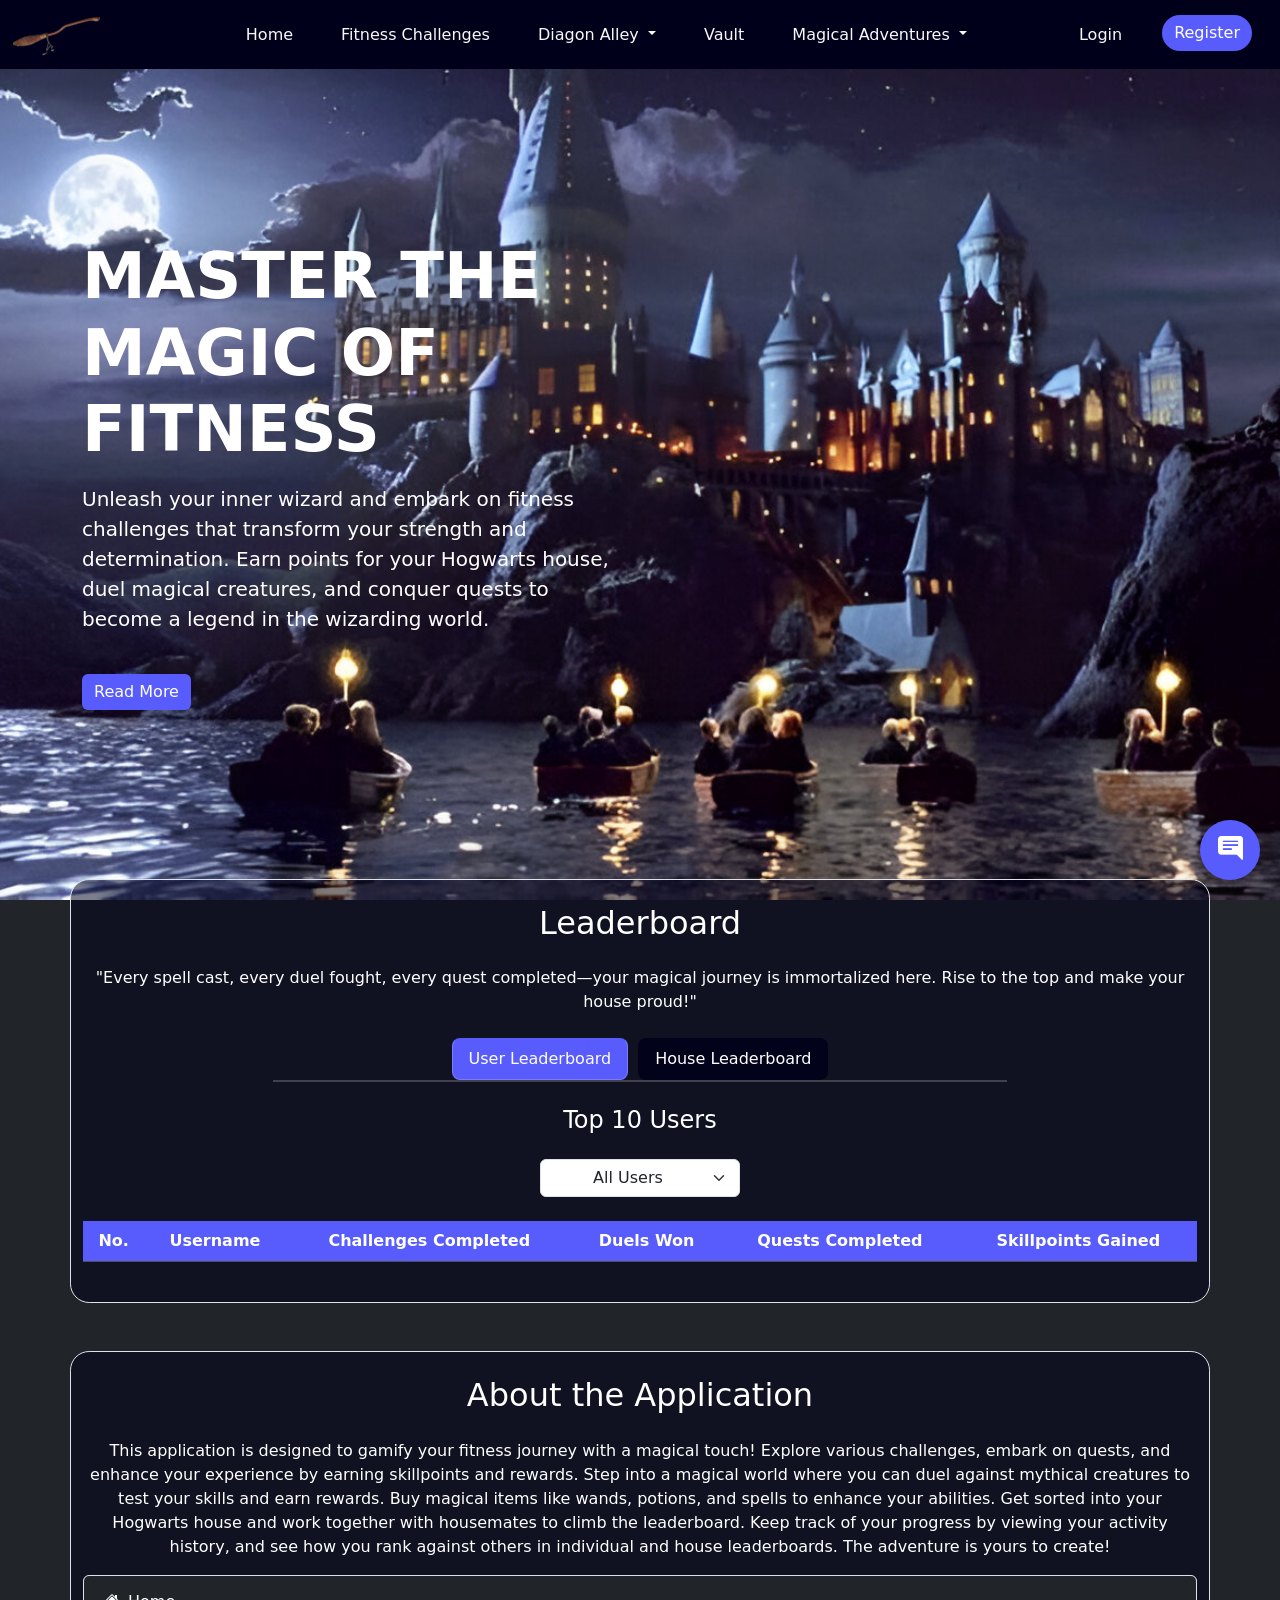
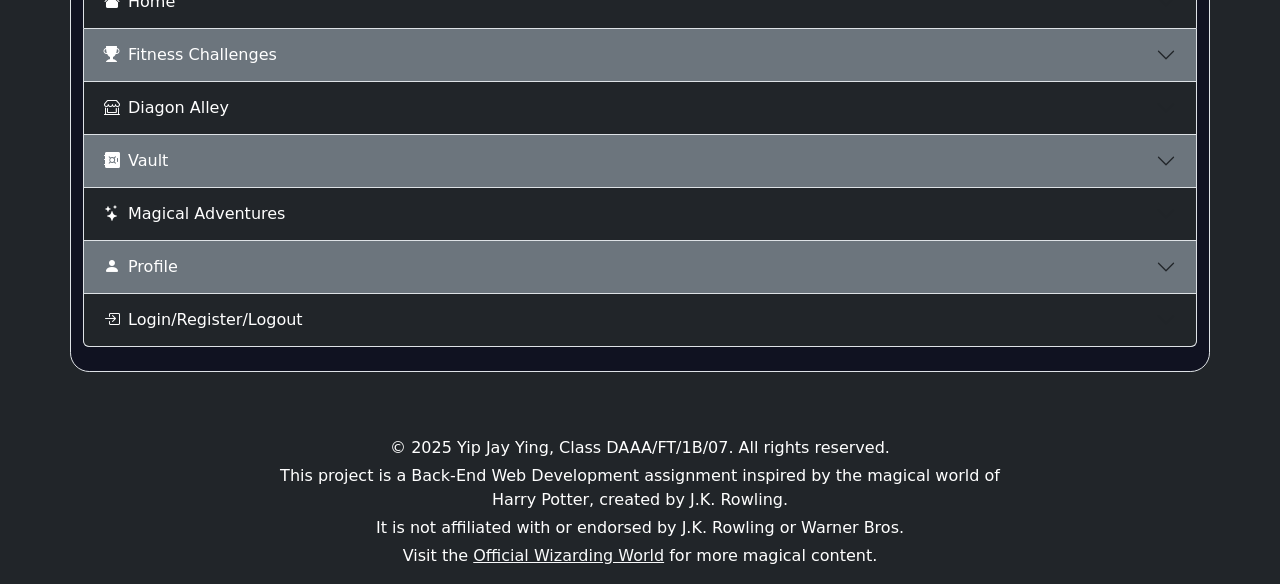
==== public/index.html @ 0464db9b "feat(leaderboard): make leaderboard section dynamic by updating `leaderboard.js` to populate data fe" ====
<!DOCTYPE html>
<html lang="en">
<head>
  <meta charset="UTF-8">
  <meta name="viewport" content="width=device-width, initial-scale=1.0">
  <title>Home</title>
  <!-- Bootstrap CSS -->
  <link href="https://cdn.jsdelivr.net/npm/bootstrap@5.3.3/dist/css/bootstrap.min.css" rel="stylesheet">
  <link href="https://cdn.jsdelivr.net/npm/bootstrap-icons/font/bootstrap-icons.css" rel="stylesheet">
  <link href="css/color.css" rel="stylesheet">
  <link href="css/style.css" rel="stylesheet">
  <link rel="icon" href="./images/harry-potter-glasses-icon.png">
</head>
<body class="bg-dark text-white">

  <!-- Navbar -->
  <nav class="navbar navbar-expand-lg navbar-light" style="background-color: rgba(0,0,27,255);">
    <div class="container-fluid">
        <!-- Navbar Brand with Custom Logo -->
        <a class="navbar-brand" href="index.html">
            <img src="images/broomstick-logo.png" alt="Logo" class="d-inline-block align-text-top" style="height: 40px;">
        </a>
        <button class="navbar-toggler" type="button" data-bs-toggle="collapse" data-bs-target="#navbarNav" aria-controls="navbarNav" aria-expanded="false" aria-label="Toggle navigation">
          <span class="navbar-toggler-icon" style="background-image: url('data:image/svg+xml;charset=utf8,%3Csvg xmlns%3D%22http://www.w3.org/2000/svg%22 viewBox%3D%220 0 30 30%22%3E%3Cpath stroke%3D%22rgba%28255, 255, 255, 1%29%22 stroke-width%3D%222%22 d%3D%22M4 7h22M4 15h22M4 23h22%22/%3E%3C/svg%3E');"></span>
        </button>           
        <div class="collapse navbar-collapse" id="navbarNav">
            <ul class="navbar-nav ms-auto">
                <li class="nav-item mx-3">
                    <a class="nav-link text-light" href="index.html">Home</a>
                </li>
                <li class="nav-item mx-3">
                    <a class="nav-link text-light" href="challenges.html">Fitness Challenges</a>
                </li>
                <!-- Diagon Alley Dropdown -->
                <li class="nav-item dropdown mx-3">
                    <a class="nav-link dropdown-toggle text-light" href="#" id="diagonAlleyDropdown" role="button" data-bs-toggle="dropdown" aria-expanded="false">
                        Diagon Alley
                    </a>
                    <ul class="dropdown-menu bg-light">
                        <li><a class="dropdown-item text-dark" href="wandShop.html">Wand Shop</a></li>
                        <li><a class="dropdown-item text-dark" href="potionShop.html">Potion Shop</a></li>
                        <li><a class="dropdown-item text-dark" href="spellShop.html">Spell Shop</a></li>
                    </ul>
                </li>
                <li class="nav-item mx-3">
                    <a class="nav-link text-light" href="vault.html">Vault</a>
                </li>
                <!-- Magical Adventures Dropdown -->
                <li class="nav-item dropdown mx-3">
                    <a class="nav-link dropdown-toggle text-light" href="#" id="magicalAdventuresDropdown" role="button" data-bs-toggle="dropdown" aria-expanded="false">
                        Magical Adventures
                    </a>
                    <ul class="dropdown-menu bg-light">
                        <li><a class="dropdown-item text-dark" href="duel.html">Duelling Club</a></li>
                        <li><a class="dropdown-item text-dark" href="quests.html">Quests</a></li>
                    </ul>
                </li>
                <li class="nav-item mx-3">
                    <a id="profileButton" class="nav-link text-light d-none" href="profile.html">Profile</a>
                </li>
                <li class="nav-item mx-3">
                    <a id="logoutButton" class="nav-link text-light d-none" href="index.html">Logout</a>
                </li>
                <li class="nav-item mx-3">
                    <a id="loginButton" class="nav-link text-light" href="login.html">Login</a>
                </li>
                <li class="nav-item mx-3">
                    <a id="registerButton" class="btn btn-primary rounded-pill" href="register.html">Register</a>
                </li>
            </ul>
        </div>
    </div>
  </nav>

<!-- Parent Wrapper with Background -->
<div style="min-height: 100vh;">
  
  <!-- Hero Section -->
  <div class="hero d-flex align-items-center" style="min-height: 90vh;">
    <div class="container">
      <div class="row">
        <div class="col-lg-6">
          <h1 class="display-3 fw-bold text-white">MASTER THE MAGIC OF FITNESS</h1>
          <p class="lead text-white mt-3">
            Unleash your inner wizard and embark on fitness challenges that transform your strength and determination. Earn points for your Hogwarts house, duel magical creatures, and conquer quests to become a legend in the wizarding world.
          </p>
          <a href="#leaderboardSection" class="btn btn-primary mt-4">Read More</a>
        </div>
      </div>
    </div>
  </div>

<!-- Leaderboard Section -->
<div id="leaderboardSection" class="container py-4 mb-5 border" style="background-color: rgba(0,0,27,0.5); border-radius: 1.2rem;">
  <h2 class="text-center text-white mb-4">Leaderboard</h2>
  <p class="text-center text-white mb-4">
    "Every spell cast, every duel fought, every quest completed—your magical journey is immortalized here. 
    Rise to the top and make your house proud!"
  </p>
  
  <!-- Tabs -->
  <div class="row justify-content-center mb-4">
    <div class="col-12 col-md-8">
      <ul class="nav nav-tabs custom-tabs" id="leaderboardTabs" role="tablist">
        <li class="nav-item" role="presentation">
          <button class="nav-link active hover-opacity" id="user-leaderboard-tab" data-bs-toggle="tab" data-bs-target="#user-leaderboard" type="button" role="tab" aria-controls="user-leaderboard" aria-selected="true">User Leaderboard</button>
        </li>
        <li class="nav-item" role="presentation">
          <button class="nav-link hover-opacity" id="house-leaderboard-tab" data-bs-toggle="tab" data-bs-target="#house-leaderboard" type="button" role="tab" aria-controls="house-leaderboard" aria-selected="false">House Leaderboard</button>
        </li>
      </ul>
    </div>
  </div>

  <div class="tab-content" id="leaderboardTabsContent">
    <!-- User Leaderboard -->
    <div class="tab-pane fade show active" id="user-leaderboard" role="tabpanel" aria-labelledby="user-leaderboard-tab">
      <h4 class="text-center text-white mb-4">Top 10 Users</h4>
      <div class="row justify-content-center mb-4">
        <div class="col-12 col-sm-4 mx-auto">
          <select class="filter form-select form-select text-center" id="houseFilter" aria-label="Filter by House" style="text-align-last: center; max-width: 200px; margin: auto;">
            <option selected value="all">All Users</option>
            <option value="1">Gryffindor</option>
            <option value="2">Hufflepuff</option>
            <option value="3">Ravenclaw</option>
            <option value="4">Slytherin</option>
          </select>
        </div>        
      </div>
      <div class="table-responsive">
        <table class="table table-dark table-striped table-hover text-center align-middle">
          <thead>
            <tr>
              <th class="custom-header" scope="col">No.</th>
              <th class="custom-header" scope="col">Username</th>
              <th class="custom-header" scope="col">Challenges Completed</th>
              <th class="custom-header" scope="col">Duels Won</th>
              <th class="custom-header" scope="col">Quests Completed</th>
              <th class="custom-header" scope="col">Skillpoints Gained</th>
            </tr>
          </thead>
          <tbody>
            <!-- JavaScript will dynamically populate rows here -->
          </tbody>
        </table>
      </div>
    </div>

    <!-- House Leaderboard -->
    <div class="tab-pane fade" id="house-leaderboard" role="tabpanel" aria-labelledby="house-leaderboard-tab">
      <h4 class="text-center text-white mb-4">Top Houses</h4>
      <div class="table-responsive">
        <table class="table table-dark table-striped table-hover text-center align-middle">
          <thead>
            <tr>
              <th class="custom-header" scope="col">No.</th>
              <th class="custom-header" scope="col">House</th>
              <th class="custom-header" scope="col">Skillpoints Gained</th>
            </tr>
          </thead>
          <tbody>
            <!-- JavaScript will dynamically populate rows here -->
          </tbody>
        </table>
      </div>
    </div>
  </div>
</div>

  <!-- About the Application Section -->
  <div class="container py-4 mb-5 mt-4 border" style="background-color: rgba(0,0,27,0.5); border-radius: 1.2rem;">
    <h2 class="text-center text-white mb-4">About the Application</h2>
      <div class="text-center mt-3">
        <p class="text-white">
          This application is designed to gamify your fitness journey with a magical touch! Explore various challenges, embark on quests, and enhance your experience by earning skillpoints and rewards. Step into a magical world where you can duel against mythical creatures to test your skills and earn rewards. Buy magical items like wands, potions, and spells to enhance your abilities. Get sorted into your Hogwarts house and work together with housemates to climb the leaderboard. Keep track of your progress by viewing your activity history, and see how you rank against others in individual and house leaderboards. The adventure is yours to create!
        </p>
      </div>
    <div class="accordion" id="aboutAppAccordion">
      <!-- Home -->
      <div class="accordion-item">
        <h2 class="accordion-header" id="homeHeading">
          <button class="accordion-button collapsed text-white bg-dark" type="button" data-bs-toggle="collapse" data-bs-target="#homeContent" aria-expanded="false" aria-controls="homeContent">
            <i class="bi bi-house-fill me-2"></i> Home
          </button>
        </h2>
        <div id="homeContent" class="accordion-collapse collapse" aria-labelledby="homeHeading" data-bs-parent="#aboutAppAccordion">
          <div class="accordion-body text-white" style="background-color: rgba(0, 0, 27, 0.9);">
            <strong>Home:</strong> Return to the main page to explore what the application offers. You can also check out the leaderboard to see how users and houses are ranking!
          </div>
        </div>        
      </div>

      <!-- Fitness Challenges -->
      <div class="accordion-item">
        <h2 class="accordion-header" id="challengesHeading">
          <button class="accordion-button collapsed text-white bg-secondary" type="button" data-bs-toggle="collapse" data-bs-target="#challengesContent" aria-expanded="false" aria-controls="challengesContent">
            <i class="bi bi-trophy-fill me-2"></i> Fitness Challenges
          </button>
        </h2>
        <div id="challengesContent" class="accordion-collapse collapse" aria-labelledby="challengesHeading" data-bs-parent="#aboutAppAccordion">
          <div class="accordion-body text-white" style="background-color: rgba(0, 0, 27, 0.9);">
            <strong>Fitness Challenges:</strong> Participate in exciting fitness challenges to earn skillpoints and improve your fitness journey.
          </div>
        </div>
      </div>

      <!-- Diagon Alley -->
      <div class="accordion-item">
        <h2 class="accordion-header" id="diagonAlleyHeading">
          <button class="accordion-button collapsed text-white bg-dark" type="button" data-bs-toggle="collapse" data-bs-target="#diagonAlleyContent" aria-expanded="false" aria-controls="diagonAlleyContent">
            <i class="bi bi-shop-window me-2"></i> Diagon Alley
          </button>
        </h2>
        <div id="diagonAlleyContent" class="accordion-collapse collapse" aria-labelledby="diagonAlleyHeading" data-bs-parent="#aboutAppAccordion">
          <div class="accordion-body text-white" style="background-color: rgba(0, 0, 27, 0.9);">
            <strong>Diagon Alley:</strong> Buy magical items to aid in your adventures.
            <ul>
              <li><strong>Wand Shop:</strong> Purchase wands to boost your dueling abilities.</li>
              <li><strong>Potion Shop:</strong> Stock up on potions to restore health and enhance abilities.</li>
              <li><strong>Spell Shop:</strong> Learn spells to gain an edge in quests and duels.</li>
            </ul>
          </div>
        </div>
      </div>

      <!-- Vault -->
      <div class="accordion-item">
        <h2 class="accordion-header" id="vaultHeading">
          <button class="accordion-button collapsed text-white bg-secondary" type="button" data-bs-toggle="collapse" data-bs-target="#vaultContent" aria-expanded="false" aria-controls="vaultContent">
            <i class="bi bi-safe-fill me-2"></i> Vault
          </button>
        </h2>
        <div id="vaultContent" class="accordion-collapse collapse" aria-labelledby="vaultHeading" data-bs-parent="#aboutAppAccordion">
          <div class="accordion-body text-white" style="background-color: rgba(0, 0, 27, 0.9);">
            <strong>Vault:</strong> View and manage the items you've purchased, including wands, potions, and spells.
          </div>
        </div>
      </div>

      <!-- Magical Adventures -->
      <div class="accordion-item">
        <h2 class="accordion-header" id="adventuresHeading">
          <button class="accordion-button collapsed text-white bg-dark" type="button" data-bs-toggle="collapse" data-bs-target="#adventuresContent" aria-expanded="false" aria-controls="adventuresContent">
            <i class="bi bi-stars me-2"></i> Magical Adventures
          </button>
        </h2>
        <div id="adventuresContent" class="accordion-collapse collapse" aria-labelledby="adventuresHeading" data-bs-parent="#aboutAppAccordion">
          <div class="accordion-body text-white" style="background-color: rgba(0, 0, 27, 0.9);">
            <strong>Magical Adventures:</strong> Embark on thrilling adventures.
            <ul>
              <li><strong>Duelling Club:</strong> Test your skills in duels against magical creatures.</li>
              <li><strong>Quests:</strong> Take on challenging quests to earn rewards and level up your fitness journey.</li>
            </ul>
          </div>
        </div>
      </div>

      <!-- Profile -->
      <div class="accordion-item">
        <h2 class="accordion-header" id="profileHeading">
          <button class="accordion-button collapsed text-white bg-secondary" type="button" data-bs-toggle="collapse" data-bs-target="#profileContent" aria-expanded="false" aria-controls="profileContent">
            <i class="bi bi-person-fill me-2"></i> Profile
          </button>
        </h2>
        <div id="profileContent" class="accordion-collapse collapse" aria-labelledby="profileHeading" data-bs-parent="#aboutAppAccordion">
          <div class="accordion-body text-white" style="background-color: rgba(0, 0, 27, 0.9);">
            <strong>Profile:</strong> View your personal information, edit your username, check your Hogwarts house (or choose one if you haven't been sorted yet), and review your activity history.
          </div>
        </div>
      </div>

      <!-- Login/Register -->
      <div class="accordion-item">
        <h2 class="accordion-header" id="authHeading">
          <button class="accordion-button collapsed text-white bg-dark" type="button" data-bs-toggle="collapse" data-bs-target="#authContent" aria-expanded="false" aria-controls="authContent">
            <i class="bi bi-box-arrow-in-right me-2"></i> Login/Register/Logout
          </button>
        </h2>
        <div id="authContent" class="accordion-collapse collapse" aria-labelledby="authHeading" data-bs-parent="#aboutAppAccordion">
          <div class="accordion-body text-white" style="background-color: rgba(0, 0, 27, 0.9);">
            <strong>Login/Register/Logout:</strong> Access your account or create a new one to start your magical journey. Once logged in, you can easily log out to secure your account when you're done exploring.
          </div>
        </div>        
      </div>
    </div>
  </div>  
  
  <!-- Floating Review Icon -->
  <div class="floating-review" data-bs-toggle="tooltip" data-bs-placement="top" title="Rate your experience: Leave a Review!" onclick="window.location.href='owlPost.html'" style="background-color: rgb(88,92,252);">
    <i class="bi bi-chat-right-text-fill" style="font-size: 25px;"></i>
  </div>

  <!-- Footer -->
  <footer class="text-center py-3 bg-dark text-white">
    <div class="container">
      <div class="row">
        <!-- Footer Content -->
        <div class="col-12 col-md-8 mx-auto">
          <p class="mb-1">© 2025 Yip Jay Ying, Class DAAA/FT/1B/07. All rights reserved.</p>
          <p class="mb-1">This project is a Back-End Web Development assignment inspired by the magical world of Harry Potter, created by J.K. Rowling.</p>
          <p class="mb-1">It is not affiliated with or endorsed by J.K. Rowling or Warner Bros.</p>
          <p class="mb-0">
            Visit the 
            <a href="https://www.wizardingworld.com/" target="_blank" class="text-light">Official Wizarding World</a> 
            for more magical content.
          </p>
        </div>
      </div>
    </div>
  </footer>

  <!-- Bootstrap JS -->
  <script src="https://cdn.jsdelivr.net/npm/bootstrap@5.3.3/dist/js/bootstrap.bundle.min.js"></script>
  <script src="js/queryCmds.js" type="text/javascript"></script>
  <script src="js/getCurrentURL.js" type="text/javascript"></script>
  <script src="js/userNavbarToggle.js" type="text/javascript"></script>
  <script src="js/leaderboard.js" type="text/javascript"></script>
</body>
</html>
---- public/css/color.css ----
:root {
    /* Define custom CSS variables for colors and styling */
    --custom-color: rgb(88, 92, 252); /* Primary color */
    --custom-color-light: rgb(130, 132, 252); /* Lighter shade for active states */
    --custom-color-darker: rgba(88, 92, 252, 0.8); /* Hover color */
    --custom-bg-color: rgba(0, 0, 27, 0.9); /* Background color */
    --custom-border-color: rgba(255, 255, 255, 0.2); /* Light white border */
    --custom-text-color: white; /* Text color */
    --custom-placeholder-color: rgba(255, 255, 255, 0.6); /* Placeholder text color */
    --custom-card-bg-color: rgba(0, 0, 27, 0.9); /* Card background color */
    --custom-card-hover-shadow: rgba(0, 0, 0, 0.3); /* Shadow for hover effect on cards */
    --custom-filter-option-bg-color: white; /* Background color for dropdown options */
    --custom-filter-option-text-color: black; /* Text color for dropdown options */
}

.btn-primary {
    /* Customize primary button styles */
    --bs-btn-bg: var(--custom-color) !important;
    --bs-btn-active-bg: var(--custom-color-light) !important;
    --bs-btn-hover-bg: var(--custom-color-darker) !important;
    --bs-btn-color: var(--custom-text-color) !important;
}

.custom-card {
    /* Card styles for custom components */
    background-color: var(--custom-card-bg-color) !important;
    color: var(--custom-card-text-color) !important;
}

.custom-card:hover {
    /* Add shadow effect on card hover */
    box-shadow: 0 8px 15px var(--custom-card-hover-shadow) !important;
}

.custom-header {
    /* Header styles with primary background color */
    background-color: var(--custom-color) !important;
}

.custom-tabs {
    /* Custom styling for tabs with a bottom border */
    border-bottom: 2px solid var(--custom-border-color) !important;
}

.custom-tabs .nav-link {
    /* Default tab link styles */
    background-color: var(--custom-bg-color) !important;
    color: var(--custom-text-color) !important;
}

.custom-tabs .nav-link.active {
    /* Active tab link styles */
    background-color: var(--custom-color) !important;
    color: var(--custom-text-color) !important;
    border-color: var(--custom-color) var(--custom-border-color) var(--custom-border-color) !important;
}

.custom-tabs .nav-link:hover {
    /* Hover styles for tab links */
    background-color: var(--custom-color-darker) !important;
    color: var(--custom-text-color) !important;
}

/* Dropdown hover effect */
.dropdown-item:hover {
    color: var(--custom-text-color) !important;
    background-color: var(--custom-filter-option-text-color) !important;
}

.filter:hover {
    /* Hover effect for filter elements */
    background-color: var(--custom-color) !important;
    color: var(--custom-text-color) !important;
}

.filter option {
    /* Dropdown option styles */
    background-color: var(--custom-filter-option-bg-color) !important;
    color: var(--custom-filter-option-text-color) !important;
}

.modal-footer a.text-primary {
    /* Primary text color for links in modal footer */
    color: var(--custom-color) !important;
}

::placeholder {
    /* Placeholder text color */
    color: var(--custom-placeholder-color) !important;
}

/* Gryffindor Button */
.btn-gryffindor {
    background-color: #d82626; /* Gryffindor red */
    color: white; /* Text color */
    border: none; /* Remove border */
}

.btn-gryffindor:hover {
    background-color: #a11c1c; /* Darker red on hover */
}

/* Hufflepuff Button */
.btn-hufflepuff {
    background-color: #f4c430; /* Hufflepuff yellow */
    color: black; /* Text color */
    border: none; /* Remove border */
}

.btn-hufflepuff:hover {
    background-color: #c3a021; /* Darker yellow on hover */
}

/* Ravenclaw Button */
.btn-ravenclaw {
    background-color: #2a4d9b; /* Ravenclaw blue */
    color: white; /* Text color */
    border: none; /* Remove border */
}

.btn-ravenclaw:hover {
    background-color: #1c356a; /* Darker blue on hover */
}

/* Slytherin Button */
.btn-slytherin {
    background-color: #2a623d; /* Slytherin green */
    color: white; /* Text color */
    border: none; /* Remove border */
}

.btn-slytherin:hover {
    background-color: #1b422a; /* Darker green on hover */
}

/* Floating review container */
.floating-review {
    /* Add shadow for floating review containers */
    box-shadow: 0px 4px 8px rgba(0, 0, 0, 0.2);
}

/* Success message styling */
.message-card.alert-success {
    background-color: #d4edda; /* Light green background for success */
    color: #155724; /* Dark green text for contrast */
    border: 1px solid #c3e6cb; /* Green border for emphasis */
}

/* Warning message styling */
.message-card.alert-warning {
    background-color: #fff3cd; /* Light yellow background for warnings */
    color: #856404; /* Dark yellow text for readability */
    border: 1px solid #ffeeba; /* Yellow border for emphasis */
}

/* Danger message styling */
.message-card.alert-danger {
    background-color: #f8d7da; /* Light red background for errors */
    color: #721c24; /* Dark red text for contrast */
    border: 1px solid #f5c6cb; /* Red border for emphasis */
}

/* Placeholder styling for input fields in the review form */
#reviewForm input::placeholder,
#reviewForm textarea::placeholder {
    color: #120000 !important; /* Set placeholder text color to a dark shade */
    opacity: 0.8 !important; /* Ensure placeholder text is semi-transparent */
}
---- public/css/style.css ----
body {
    background-image: url('../images/background.jpeg');
    background-size: cover;
    background-position: center;
    background-attachment: fixed;
}

.btn-primary {
    border: none; /* Remove border for primary buttons */
}

.custom-card {
    border: none; /* Remove border for cards */
    transition: transform 0.3s ease, box-shadow 0.3s ease; /* Smooth transitions for scaling and shadow effects */
    margin: auto; /* Center cards horizontally */
}

.custom-card:hover {
    transform: scale(1.05); /* Slightly enlarge the card on hover */
}

.custom-card img {
    object-fit: contain; /* Maintain aspect ratio of the image */
    height: 150px; /* Set fixed height for images */
    margin-bottom: 1rem; /* Add spacing below the image */
}

.custom-tabs {
    justify-content: center; /* Center-align tabs */
}

.custom-tabs .nav-link {
    border-radius: 0.5rem; /* Rounded corners for tab links */
    margin: 0 5px; /* Add spacing between tabs */
    transition: background-color 0.3s ease, color 0.3s ease; /* Smooth transitions for hover effects */
}

/* Add initial transition to all cards in the duel modal */
#duelModal .card {
    transition: transform 0.4s cubic-bezier(0.25, 0.8, 0.25, 1); /* Smooth and natural easing for card animations */
}

/* Hover effect for duel cards in the modal */
#duelModal .card:hover {
    transform: scale(1.05); /* Slightly enlarge the card on hover */
}

.filter {
    transition: background-color 0.3s ease, color 0.3s ease; /* Smooth transitions for hover effects */
}

/* Floating review container */
.floating-review {
    position: fixed; /* Fix position to bottom-right corner */
    bottom: 20px; /* Distance from bottom of the viewport */
    right: 20px; /* Distance from right of the viewport */
    width: 60px; /* Fixed width */
    height: 60px; /* Fixed height */
    border-radius: 50%; /* Circular shape */
    display: flex; /* Center content within the container */
    justify-content: center;
    align-items: center;
    cursor: pointer; /* Pointer cursor on hover */
    z-index: 1000; /* Ensure container is above other elements */
    transition: transform 0.3s ease; /* Smooth scaling on hover */
}

/* Scale effect on hover for the floating review container */
.floating-review:hover {
    transform: scale(1.1); /* Slightly enlarge the container on hover */
}

.house-emblem {
    width: 120px; /* Fixed width for house emblems */
    height: 120px; /* Fixed height for house emblems */
    object-fit: contain; /* Maintain aspect ratio */
}

/* Add initial transition to all cards in the house modal */
#houseModal .card {
    transition: transform 0.4s cubic-bezier(0.25, 0.8, 0.25, 1); /* Smooth and natural easing for card animations */
}

/* Hover effect for house cards in the modal */
#houseModal .card:hover {
    transform: scale(1.05); /* Slightly enlarge the card on hover */
}

.input-group .form-control {
    border-right: none !important; /* Remove right border for input field */
    border-radius: 0.5rem 0 0 0.5rem !important; /* Round left corners only */
}

.input-group-text {
    border-left: none !important; /* Remove left border for input group text */
    border-radius: 0 0.5rem 0.5rem 0 !important; /* Round right corners only */
}

/* Icon inside the button */
.review-icon {
    width: 30px; /* Fixed width for review icons */
    height: 30px; /* Fixed height for review icons */
}

/* Message card container */
.message-card {
    position: fixed; /* Keeps the card fixed on the viewport */
    top: 10px; /* Positions the card 10px from the top of the page */
    left: 50%; /* Centers the card horizontally */
    transform: translateX(-50%); /* Adjusts position for perfect centering */
    z-index: 1050; /* Ensures the card is displayed above other elements */
    padding: 15px 20px; /* Adds space inside the card for better readability */
    border-radius: 5px; /* Adds rounded corners for a modern look */
    font-size: 16px; /* Sets a readable font size */
    text-align: center; /* Centers text inside the card */
    opacity: 1; /* Fully visible by default */
    transition: opacity 0.5s ease-in-out; /* Smooth fade-out effect */
}

/* Fade-out effect for message cards */
.message-card.fade-out {
    opacity: 0; /* Makes the card fully transparent */
}
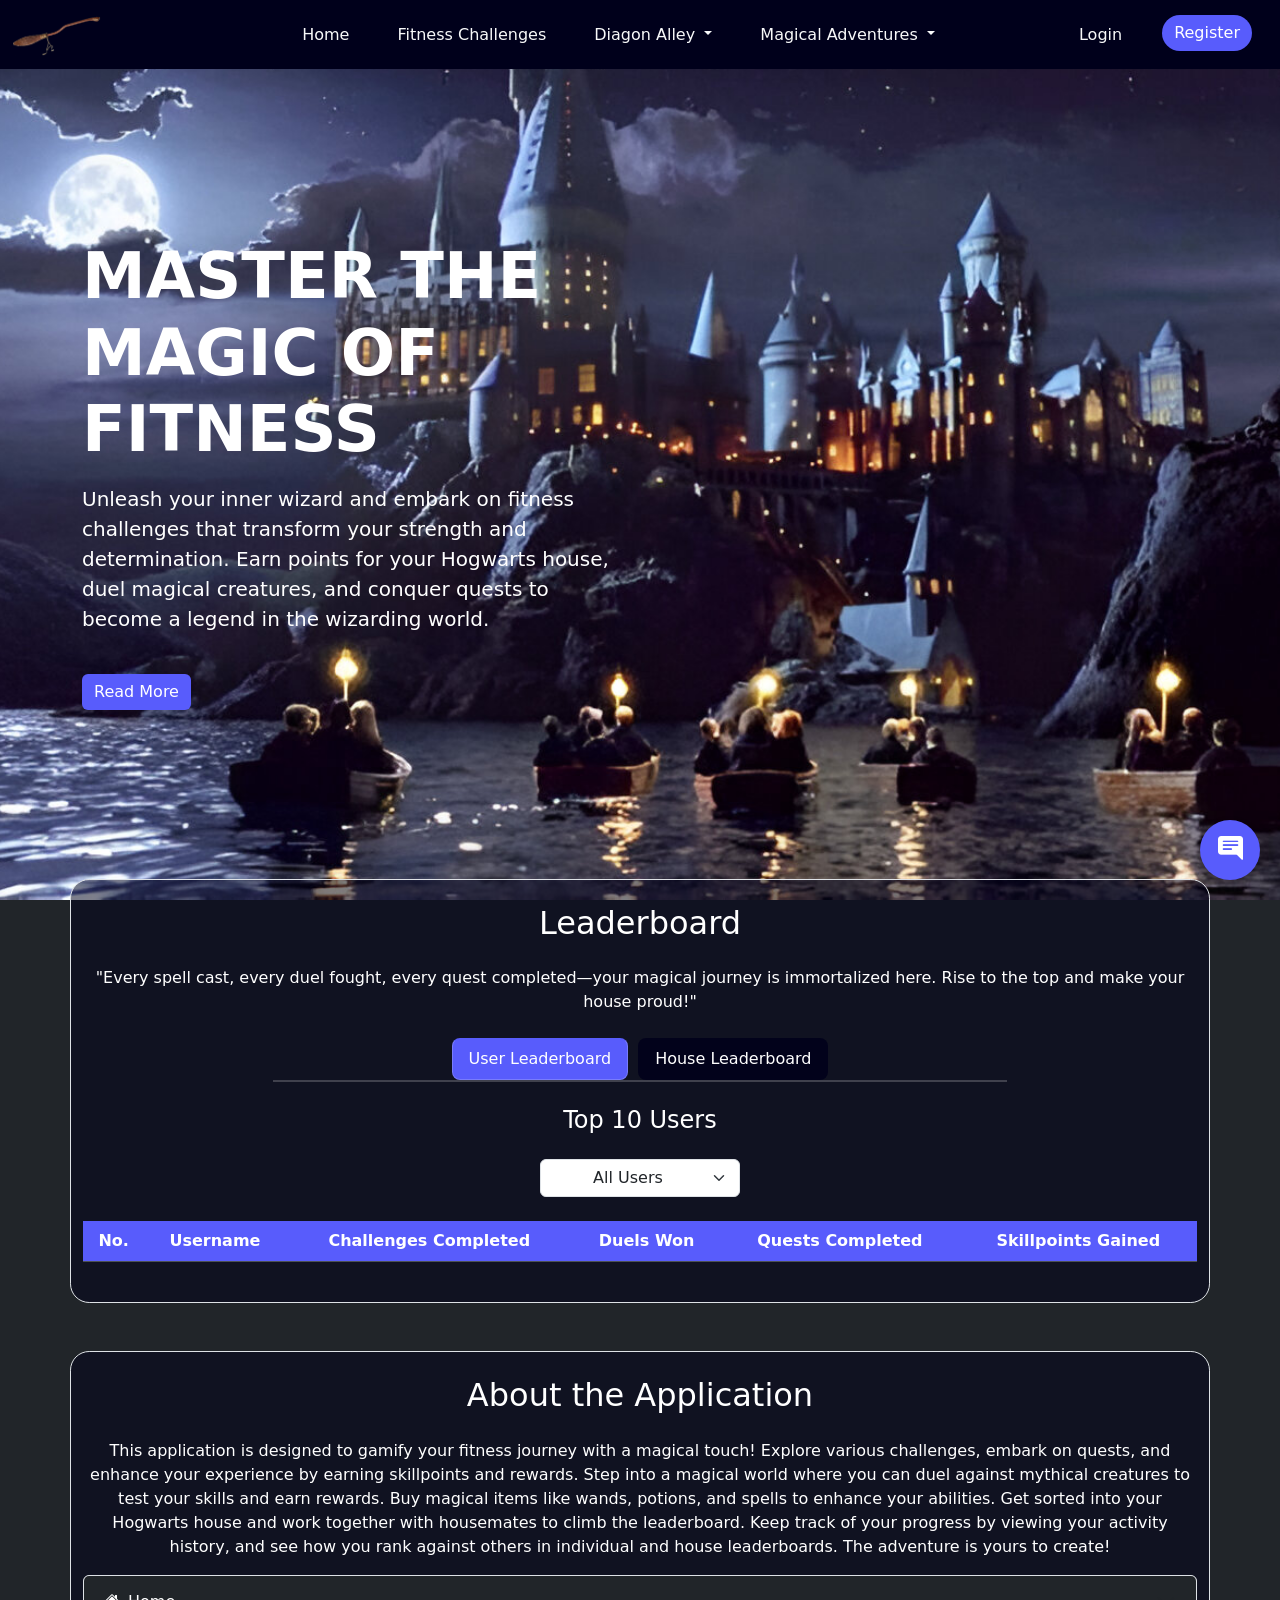
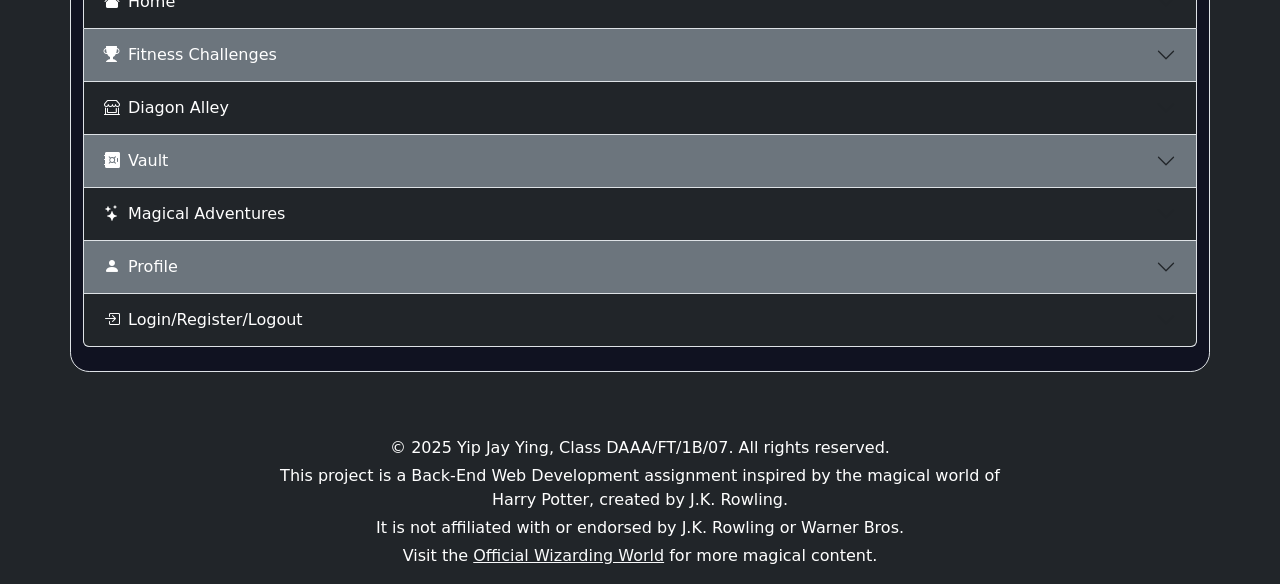
==== commit 46694de2: "feat(navbar): hide vault button when user is not logged in & update userNavbarToggle.js logic" ====
--- a/public/index.html
+++ b/public/index.html
@@ -42,9 +42,6 @@
                         <li><a class="dropdown-item text-dark" href="spellShop.html">Spell Shop</a></li>
                     </ul>
                 </li>
-                <li class="nav-item mx-3">
-                    <a class="nav-link text-light" href="vault.html">Vault</a>
-                </li>
                 <!-- Magical Adventures Dropdown -->
                 <li class="nav-item dropdown mx-3">
                     <a class="nav-link dropdown-toggle text-light" href="#" id="magicalAdventuresDropdown" role="button" data-bs-toggle="dropdown" aria-expanded="false">
@@ -54,6 +51,9 @@
                         <li><a class="dropdown-item text-dark" href="duel.html">Duelling Club</a></li>
                         <li><a class="dropdown-item text-dark" href="quests.html">Quests</a></li>
                     </ul>
+                </li>
+                <li class="nav-item mx-3">
+                  <a id="vaultButton" class="nav-link text-light d-none" href="vault.html">Vault</a>
                 </li>
                 <li class="nav-item mx-3">
                     <a id="profileButton" class="nav-link text-light d-none" href="profile.html">Profile</a>
--- a/public/css/color.css
+++ b/public/css/color.css
@@ -22,14 +22,16 @@
 }
 
 .custom-card {
-    /* Card styles for custom components */
+    /* Card styles */
     background-color: var(--custom-card-bg-color) !important;
-    color: var(--custom-card-text-color) !important;
+    color: var(--custom-text-color) !important;
+    border: 2px solid var(--custom-border-color); /* Add border color */
 }
 
 .custom-card:hover {
-    /* Add shadow effect on card hover */
-    box-shadow: 0 8px 15px var(--custom-card-hover-shadow) !important;
+    /* Card styles on hover */
+    box-shadow: 0 8px 15px var(--custom-card-hover-shadow) !important; /* Add shadow effect on card hover */
+    border-color: var(--custom-color); /* Use primary color on hover */
 }
 
 .custom-header {
--- a/public/css/style.css
+++ b/public/css/style.css
@@ -10,7 +10,6 @@
 }
 
 .custom-card {
-    border: none; /* Remove border for cards */
     transition: transform 0.3s ease, box-shadow 0.3s ease; /* Smooth transitions for scaling and shadow effects */
     margin: auto; /* Center cards horizontally */
 }
@@ -120,4 +119,14 @@
 /* Fade-out effect for message cards */
 .message-card.fade-out {
     opacity: 0; /* Makes the card fully transparent */
+}
+
+/* Styling for "No activity history found." message */
+.no-activity-message {
+    text-align: center !important;
+    font-style: italic !important;
+    font-weight: bold !important;
+    font-size: 1.1rem !important;
+    color: #ffcc00 !important;
+    padding: 15px 0 !important;
 }
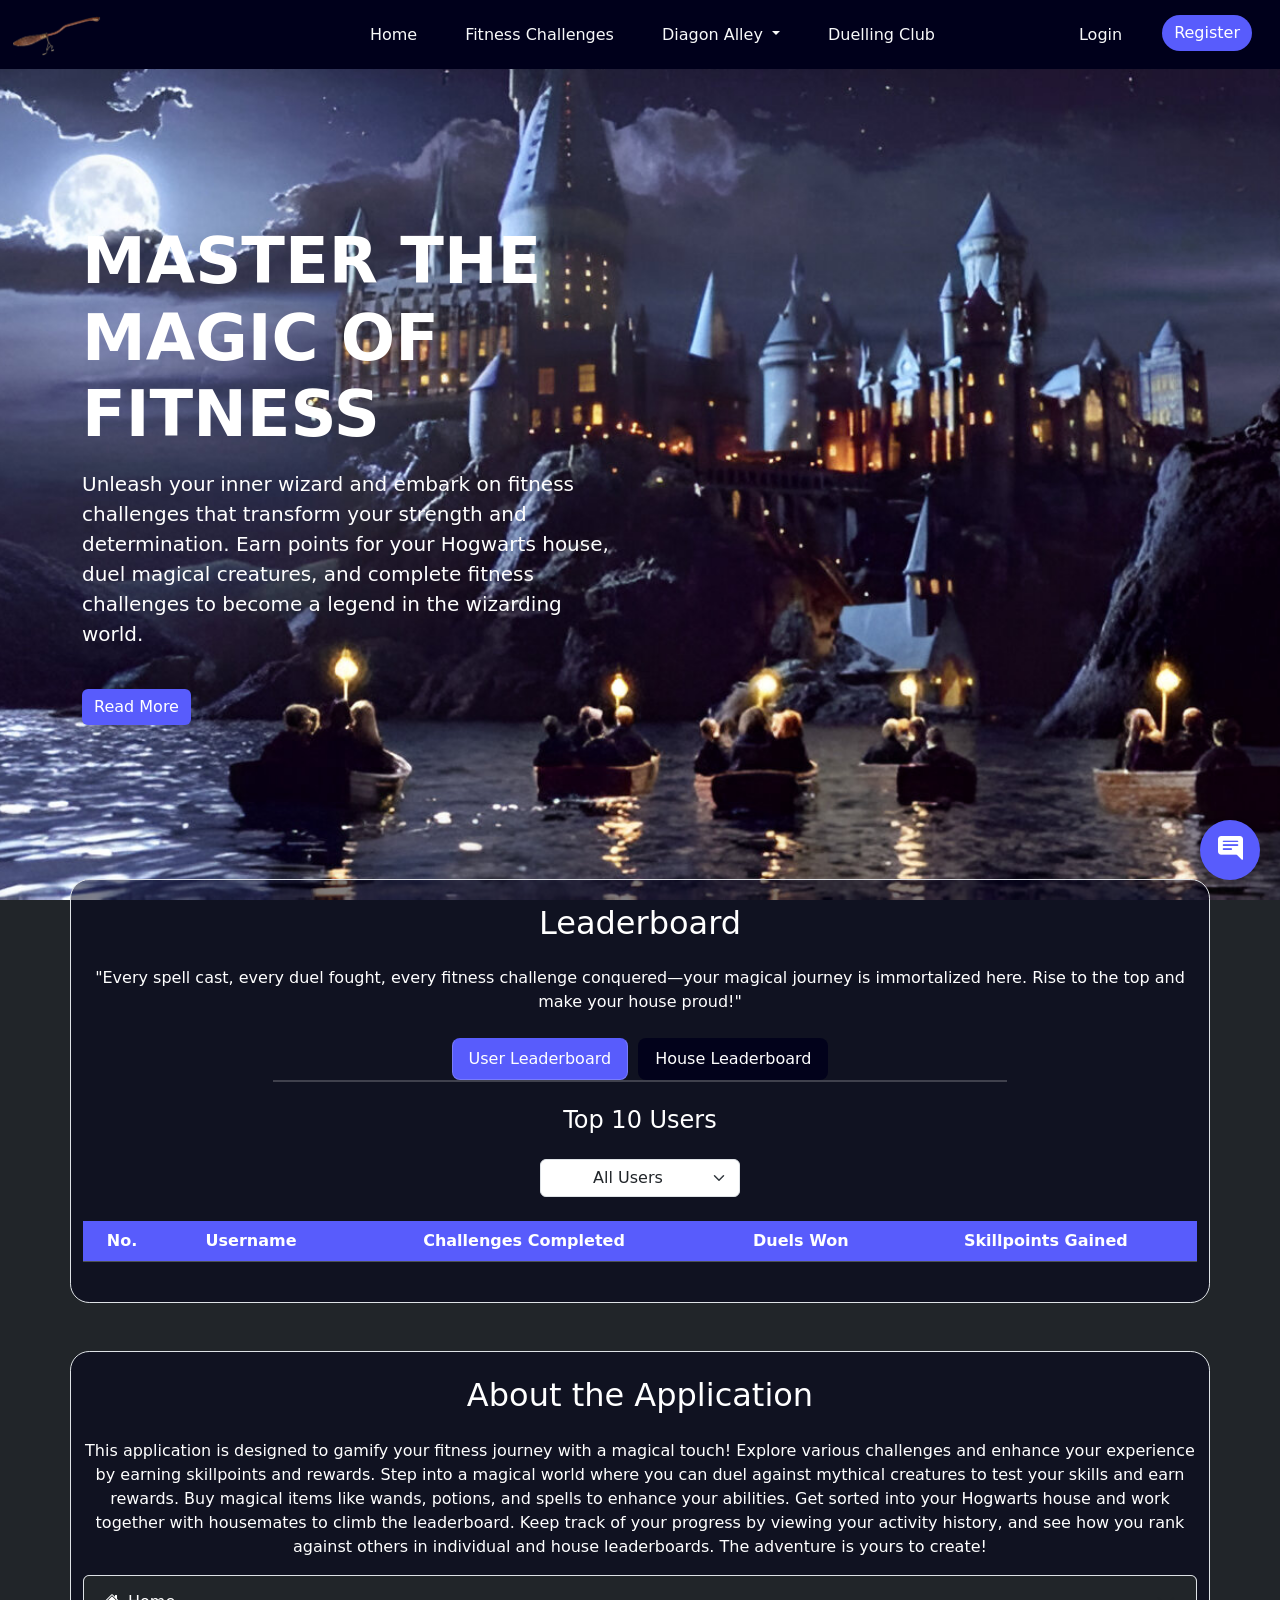
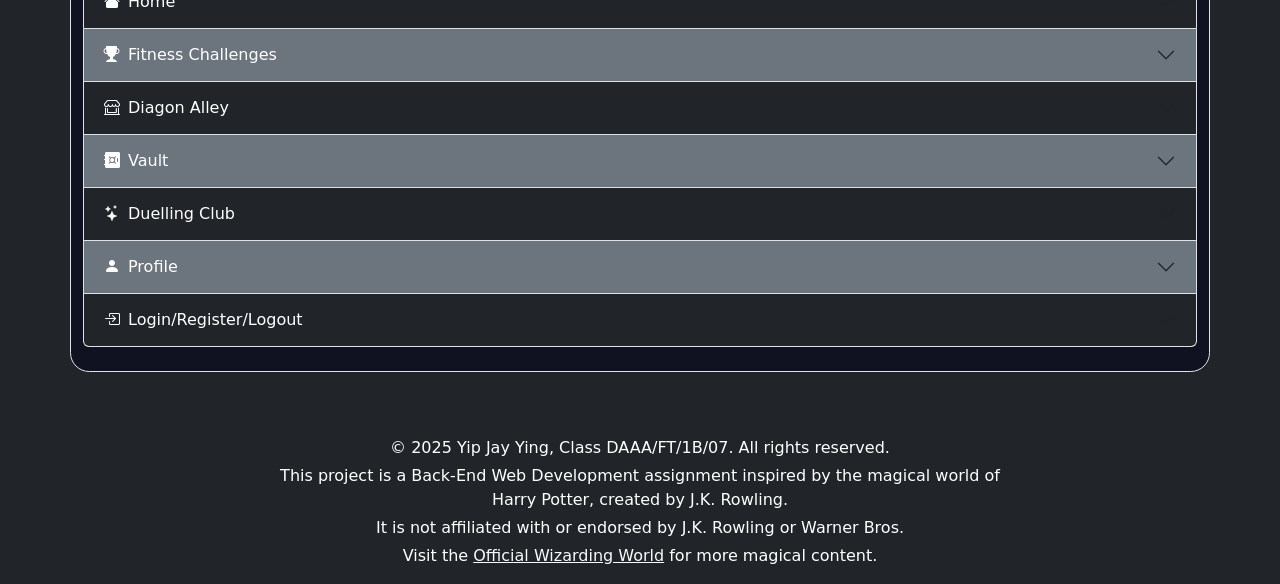
==== commit fe5836da: "refactor: remove all quest-related elements from HTML files and `leaderboard.js`" ====
--- a/public/index.html
+++ b/public/index.html
@@ -42,15 +42,8 @@
                         <li><a class="dropdown-item text-dark" href="spellShop.html">Spell Shop</a></li>
                     </ul>
                 </li>
-                <!-- Magical Adventures Dropdown -->
-                <li class="nav-item dropdown mx-3">
-                    <a class="nav-link dropdown-toggle text-light" href="#" id="magicalAdventuresDropdown" role="button" data-bs-toggle="dropdown" aria-expanded="false">
-                        Magical Adventures
-                    </a>
-                    <ul class="dropdown-menu bg-light">
-                        <li><a class="dropdown-item text-dark" href="duel.html">Duelling Club</a></li>
-                        <li><a class="dropdown-item text-dark" href="quests.html">Quests</a></li>
-                    </ul>
+                <li class="nav-item mx-3">
+                  <a class="nav-link text-light" href="duel.html">Duelling Club</a>
                 </li>
                 <li class="nav-item mx-3">
                   <a id="vaultButton" class="nav-link text-light d-none" href="vault.html">Vault</a>
@@ -82,7 +75,7 @@
         <div class="col-lg-6">
           <h1 class="display-3 fw-bold text-white">MASTER THE MAGIC OF FITNESS</h1>
           <p class="lead text-white mt-3">
-            Unleash your inner wizard and embark on fitness challenges that transform your strength and determination. Earn points for your Hogwarts house, duel magical creatures, and conquer quests to become a legend in the wizarding world.
+            Unleash your inner wizard and embark on fitness challenges that transform your strength and determination. Earn points for your Hogwarts house, duel magical creatures, and complete fitness challenges to become a legend in the wizarding world.
           </p>
           <a href="#leaderboardSection" class="btn btn-primary mt-4">Read More</a>
         </div>
@@ -94,7 +87,7 @@
 <div id="leaderboardSection" class="container py-4 mb-5 border" style="background-color: rgba(0,0,27,0.5); border-radius: 1.2rem;">
   <h2 class="text-center text-white mb-4">Leaderboard</h2>
   <p class="text-center text-white mb-4">
-    "Every spell cast, every duel fought, every quest completed—your magical journey is immortalized here. 
+    "Every spell cast, every duel fought, every fitness challenge conquered—your magical journey is immortalized here.
     Rise to the top and make your house proud!"
   </p>
   
@@ -135,7 +128,6 @@
               <th class="custom-header" scope="col">Username</th>
               <th class="custom-header" scope="col">Challenges Completed</th>
               <th class="custom-header" scope="col">Duels Won</th>
-              <th class="custom-header" scope="col">Quests Completed</th>
               <th class="custom-header" scope="col">Skillpoints Gained</th>
             </tr>
           </thead>
@@ -172,8 +164,7 @@
     <h2 class="text-center text-white mb-4">About the Application</h2>
       <div class="text-center mt-3">
         <p class="text-white">
-          This application is designed to gamify your fitness journey with a magical touch! Explore various challenges, embark on quests, and enhance your experience by earning skillpoints and rewards. Step into a magical world where you can duel against mythical creatures to test your skills and earn rewards. Buy magical items like wands, potions, and spells to enhance your abilities. Get sorted into your Hogwarts house and work together with housemates to climb the leaderboard. Keep track of your progress by viewing your activity history, and see how you rank against others in individual and house leaderboards. The adventure is yours to create!
-        </p>
+          This application is designed to gamify your fitness journey with a magical touch! Explore various challenges and enhance your experience by earning skillpoints and rewards. Step into a magical world where you can duel against mythical creatures to test your skills and earn rewards. Buy magical items like wands, potions, and spells to enhance your abilities. Get sorted into your Hogwarts house and work together with housemates to climb the leaderboard. Keep track of your progress by viewing your activity history, and see how you rank against others in individual and house leaderboards. The adventure is yours to create!
       </div>
     <div class="accordion" id="aboutAppAccordion">
       <!-- Home -->
@@ -217,7 +208,7 @@
             <ul>
               <li><strong>Wand Shop:</strong> Purchase wands to boost your dueling abilities.</li>
               <li><strong>Potion Shop:</strong> Stock up on potions to restore health and enhance abilities.</li>
-              <li><strong>Spell Shop:</strong> Learn spells to gain an edge in quests and duels.</li>
+              <li><strong>Spell Shop:</strong> Learn spells to gain an edge in duels.</li>
             </ul>
           </div>
         </div>
@@ -237,20 +228,16 @@
         </div>
       </div>
 
-      <!-- Magical Adventures -->
+      <!-- Duelling Club -->
       <div class="accordion-item">
         <h2 class="accordion-header" id="adventuresHeading">
           <button class="accordion-button collapsed text-white bg-dark" type="button" data-bs-toggle="collapse" data-bs-target="#adventuresContent" aria-expanded="false" aria-controls="adventuresContent">
-            <i class="bi bi-stars me-2"></i> Magical Adventures
+            <i class="bi bi-stars me-2"></i> Duelling Club
           </button>
         </h2>
         <div id="adventuresContent" class="accordion-collapse collapse" aria-labelledby="adventuresHeading" data-bs-parent="#aboutAppAccordion">
           <div class="accordion-body text-white" style="background-color: rgba(0, 0, 27, 0.9);">
-            <strong>Magical Adventures:</strong> Embark on thrilling adventures.
-            <ul>
-              <li><strong>Duelling Club:</strong> Test your skills in duels against magical creatures.</li>
-              <li><strong>Quests:</strong> Take on challenging quests to earn rewards and level up your fitness journey.</li>
-            </ul>
+            <strong>Duelling Club:</strong> Test your skills in duels against magical creatures.
           </div>
         </div>
       </div>
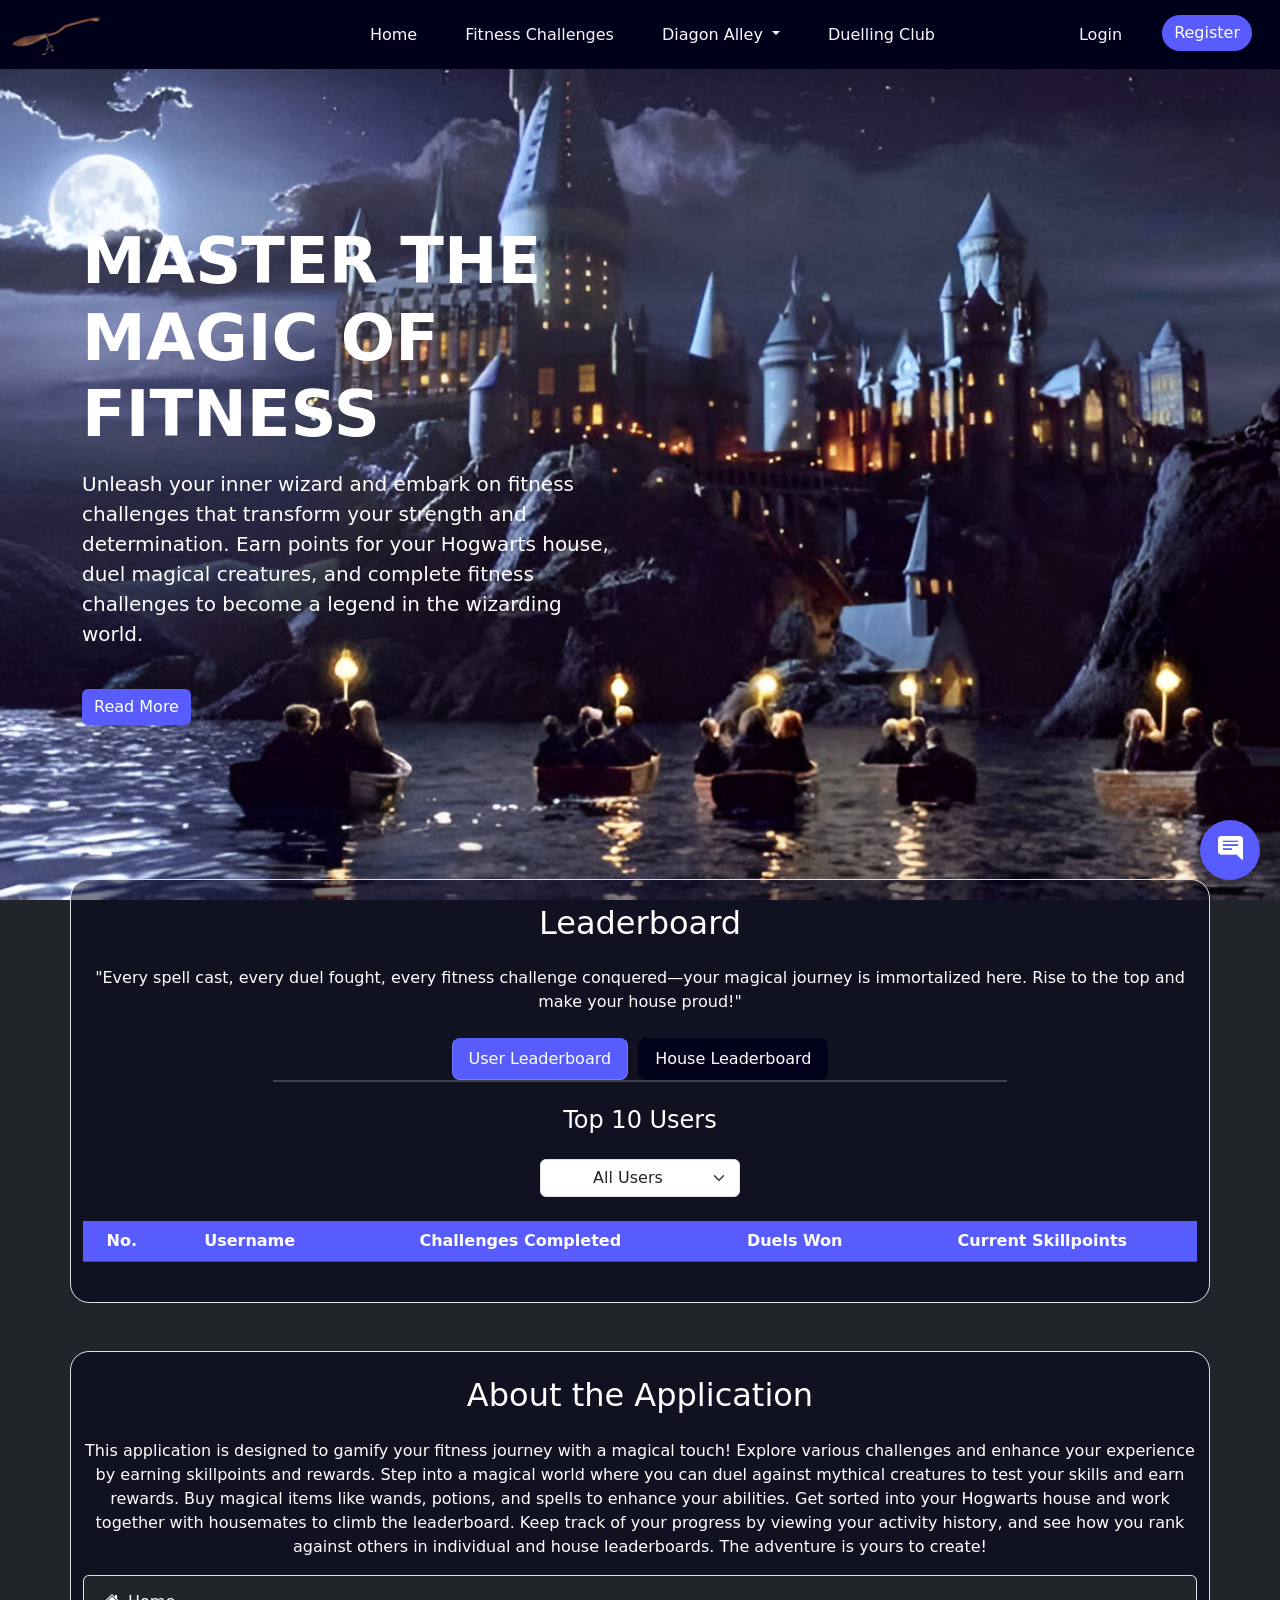
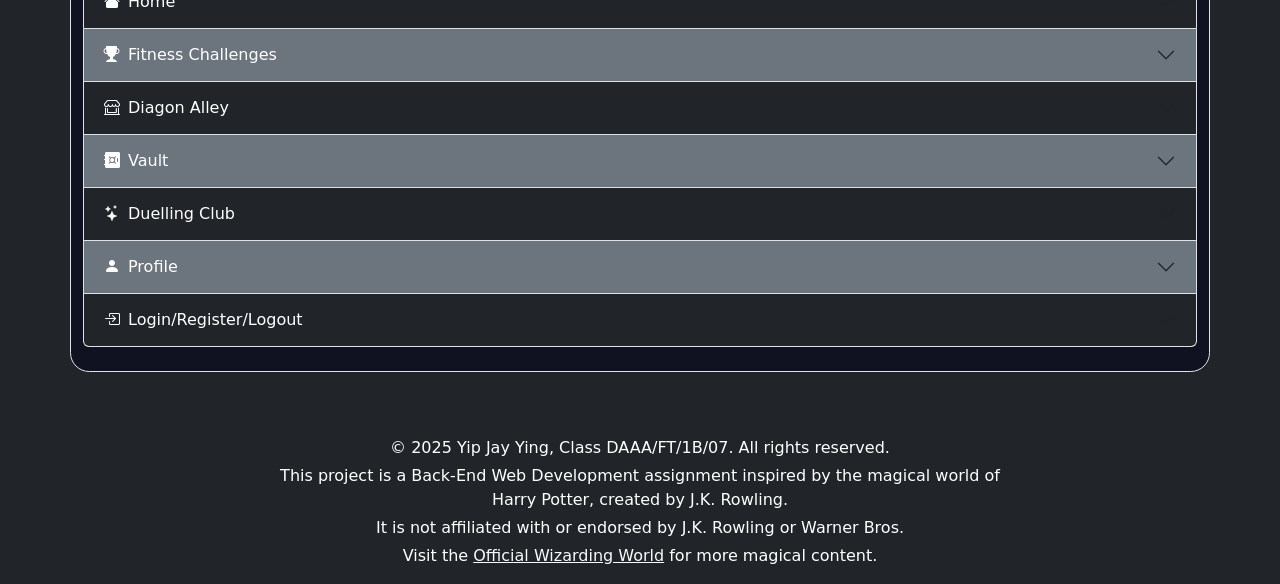
==== commit 0ac12d9a: "refactor(index.html): rename leaderboard column header 'Skillpoints Gained' to 'Current Skillpoints'" ====
--- a/public/index.html
+++ b/public/index.html
@@ -128,7 +128,7 @@
               <th class="custom-header" scope="col">Username</th>
               <th class="custom-header" scope="col">Challenges Completed</th>
               <th class="custom-header" scope="col">Duels Won</th>
-              <th class="custom-header" scope="col">Skillpoints Gained</th>
+              <th class="custom-header" scope="col">Current Skillpoints</th>
             </tr>
           </thead>
           <tbody>
@@ -147,7 +147,7 @@
             <tr>
               <th class="custom-header" scope="col">No.</th>
               <th class="custom-header" scope="col">House</th>
-              <th class="custom-header" scope="col">Skillpoints Gained</th>
+              <th class="custom-header" scope="col">Current Skillpoints</th>
             </tr>
           </thead>
           <tbody>
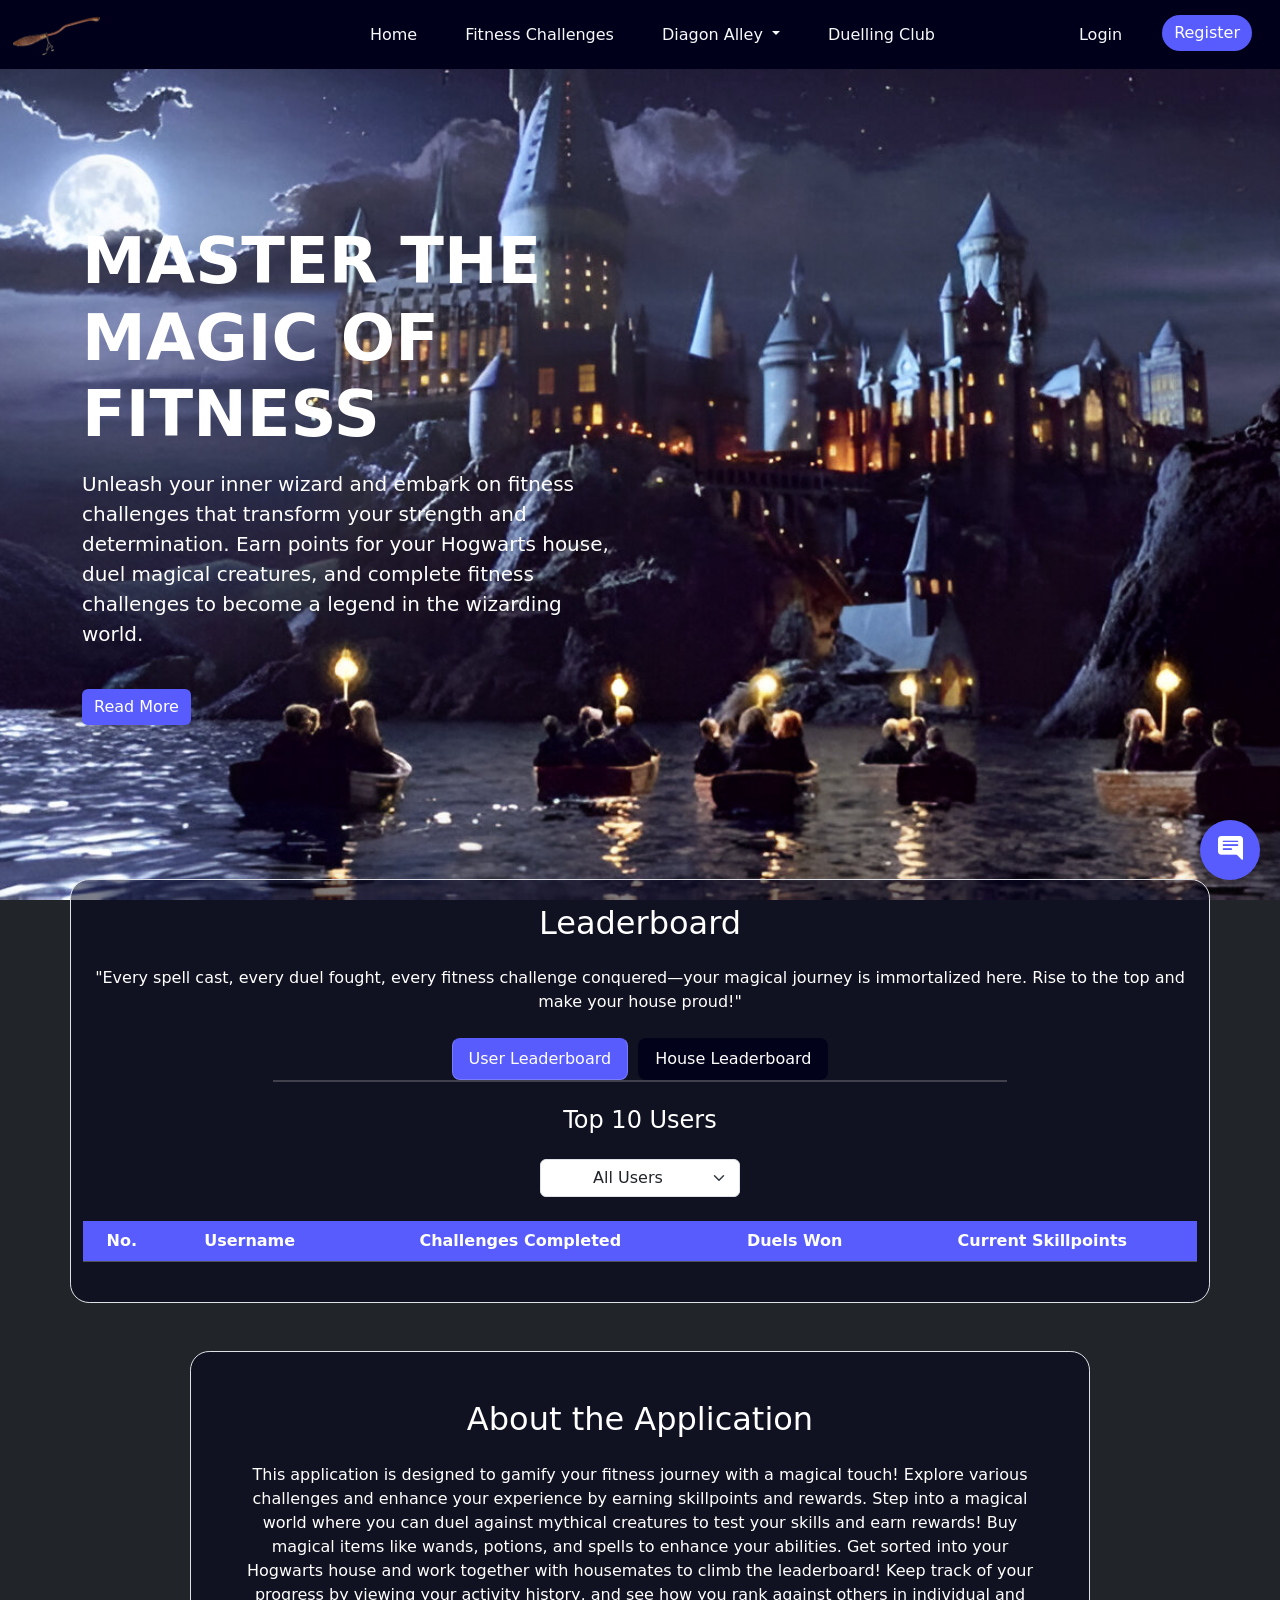
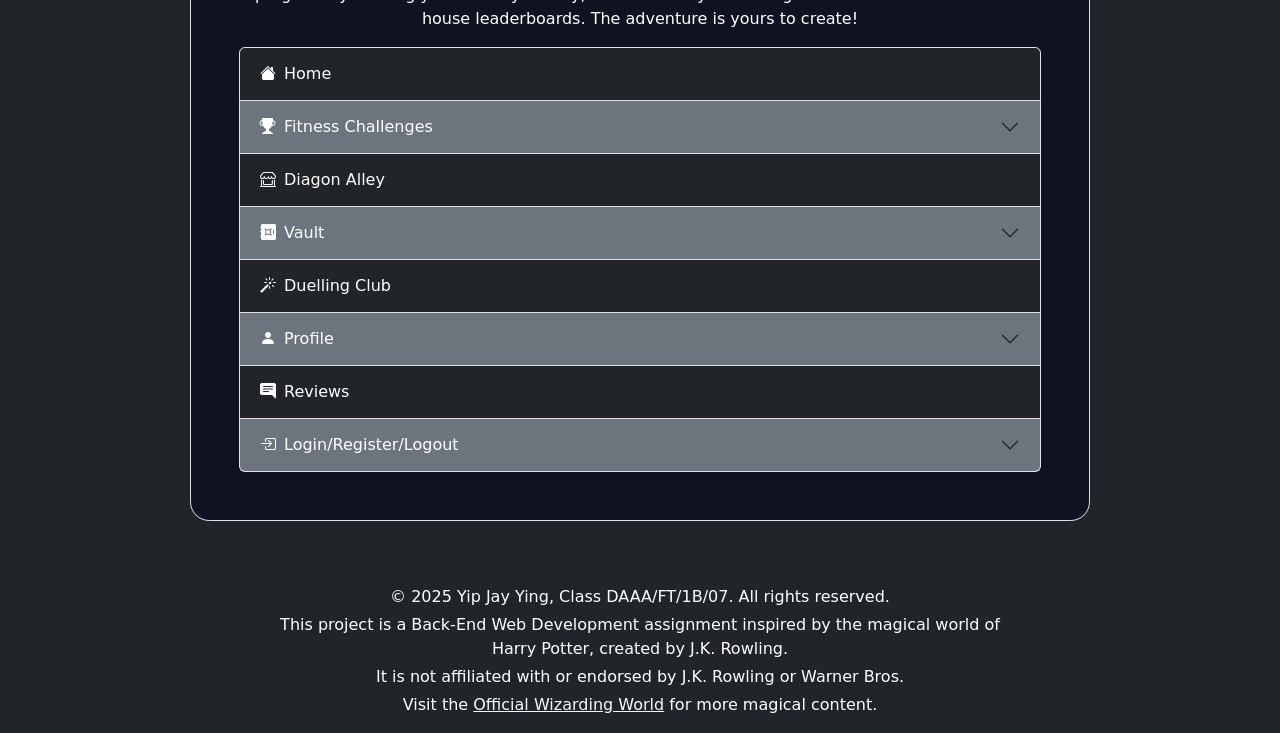
==== commit 9067a7fc: "feat(index.html): enhance "About the Application" section with a reviews section, engaging descripti" ====
--- a/public/index.html
+++ b/public/index.html
@@ -159,119 +159,134 @@
   </div>
 </div>
 
-  <!-- About the Application Section -->
-  <div class="container py-4 mb-5 mt-4 border" style="background-color: rgba(0,0,27,0.5); border-radius: 1.2rem;">
-    <h2 class="text-center text-white mb-4">About the Application</h2>
-      <div class="text-center mt-3">
-        <p class="text-white">
-          This application is designed to gamify your fitness journey with a magical touch! Explore various challenges and enhance your experience by earning skillpoints and rewards. Step into a magical world where you can duel against mythical creatures to test your skills and earn rewards. Buy magical items like wands, potions, and spells to enhance your abilities. Get sorted into your Hogwarts house and work together with housemates to climb the leaderboard. Keep track of your progress by viewing your activity history, and see how you rank against others in individual and house leaderboards. The adventure is yours to create!
-      </div>
-    <div class="accordion" id="aboutAppAccordion">
-      <!-- Home -->
-      <div class="accordion-item">
-        <h2 class="accordion-header" id="homeHeading">
-          <button class="accordion-button collapsed text-white bg-dark" type="button" data-bs-toggle="collapse" data-bs-target="#homeContent" aria-expanded="false" aria-controls="homeContent">
-            <i class="bi bi-house-fill me-2"></i> Home
-          </button>
-        </h2>
-        <div id="homeContent" class="accordion-collapse collapse" aria-labelledby="homeHeading" data-bs-parent="#aboutAppAccordion">
-          <div class="accordion-body text-white" style="background-color: rgba(0, 0, 27, 0.9);">
-            <strong>Home:</strong> Return to the main page to explore what the application offers. You can also check out the leaderboard to see how users and houses are ranking!
-          </div>
-        </div>        
-      </div>
-
-      <!-- Fitness Challenges -->
-      <div class="accordion-item">
-        <h2 class="accordion-header" id="challengesHeading">
-          <button class="accordion-button collapsed text-white bg-secondary" type="button" data-bs-toggle="collapse" data-bs-target="#challengesContent" aria-expanded="false" aria-controls="challengesContent">
-            <i class="bi bi-trophy-fill me-2"></i> Fitness Challenges
-          </button>
-        </h2>
-        <div id="challengesContent" class="accordion-collapse collapse" aria-labelledby="challengesHeading" data-bs-parent="#aboutAppAccordion">
-          <div class="accordion-body text-white" style="background-color: rgba(0, 0, 27, 0.9);">
-            <strong>Fitness Challenges:</strong> Participate in exciting fitness challenges to earn skillpoints and improve your fitness journey.
-          </div>
-        </div>
-      </div>
-
-      <!-- Diagon Alley -->
-      <div class="accordion-item">
-        <h2 class="accordion-header" id="diagonAlleyHeading">
-          <button class="accordion-button collapsed text-white bg-dark" type="button" data-bs-toggle="collapse" data-bs-target="#diagonAlleyContent" aria-expanded="false" aria-controls="diagonAlleyContent">
-            <i class="bi bi-shop-window me-2"></i> Diagon Alley
-          </button>
-        </h2>
-        <div id="diagonAlleyContent" class="accordion-collapse collapse" aria-labelledby="diagonAlleyHeading" data-bs-parent="#aboutAppAccordion">
-          <div class="accordion-body text-white" style="background-color: rgba(0, 0, 27, 0.9);">
-            <strong>Diagon Alley:</strong> Buy magical items to aid in your adventures.
-            <ul>
-              <li><strong>Wand Shop:</strong> Purchase wands to boost your dueling abilities.</li>
-              <li><strong>Potion Shop:</strong> Stock up on potions to restore health and enhance abilities.</li>
-              <li><strong>Spell Shop:</strong> Learn spells to gain an edge in duels.</li>
-            </ul>
-          </div>
-        </div>
-      </div>
-
-      <!-- Vault -->
-      <div class="accordion-item">
-        <h2 class="accordion-header" id="vaultHeading">
-          <button class="accordion-button collapsed text-white bg-secondary" type="button" data-bs-toggle="collapse" data-bs-target="#vaultContent" aria-expanded="false" aria-controls="vaultContent">
-            <i class="bi bi-safe-fill me-2"></i> Vault
-          </button>
-        </h2>
-        <div id="vaultContent" class="accordion-collapse collapse" aria-labelledby="vaultHeading" data-bs-parent="#aboutAppAccordion">
-          <div class="accordion-body text-white" style="background-color: rgba(0, 0, 27, 0.9);">
-            <strong>Vault:</strong> View and manage the items you've purchased, including wands, potions, and spells.
-          </div>
-        </div>
-      </div>
-
-      <!-- Duelling Club -->
-      <div class="accordion-item">
-        <h2 class="accordion-header" id="adventuresHeading">
-          <button class="accordion-button collapsed text-white bg-dark" type="button" data-bs-toggle="collapse" data-bs-target="#adventuresContent" aria-expanded="false" aria-controls="adventuresContent">
-            <i class="bi bi-stars me-2"></i> Duelling Club
-          </button>
-        </h2>
-        <div id="adventuresContent" class="accordion-collapse collapse" aria-labelledby="adventuresHeading" data-bs-parent="#aboutAppAccordion">
-          <div class="accordion-body text-white" style="background-color: rgba(0, 0, 27, 0.9);">
-            <strong>Duelling Club:</strong> Test your skills in duels against magical creatures.
-          </div>
-        </div>
-      </div>
-
-      <!-- Profile -->
-      <div class="accordion-item">
-        <h2 class="accordion-header" id="profileHeading">
-          <button class="accordion-button collapsed text-white bg-secondary" type="button" data-bs-toggle="collapse" data-bs-target="#profileContent" aria-expanded="false" aria-controls="profileContent">
-            <i class="bi bi-person-fill me-2"></i> Profile
-          </button>
-        </h2>
-        <div id="profileContent" class="accordion-collapse collapse" aria-labelledby="profileHeading" data-bs-parent="#aboutAppAccordion">
-          <div class="accordion-body text-white" style="background-color: rgba(0, 0, 27, 0.9);">
-            <strong>Profile:</strong> View your personal information, edit your username, check your Hogwarts house (or choose one if you haven't been sorted yet), and review your activity history.
-          </div>
-        </div>
-      </div>
-
-      <!-- Login/Register -->
-      <div class="accordion-item">
-        <h2 class="accordion-header" id="authHeading">
-          <button class="accordion-button collapsed text-white bg-dark" type="button" data-bs-toggle="collapse" data-bs-target="#authContent" aria-expanded="false" aria-controls="authContent">
-            <i class="bi bi-box-arrow-in-right me-2"></i> Login/Register/Logout
-          </button>
-        </h2>
-        <div id="authContent" class="accordion-collapse collapse" aria-labelledby="authHeading" data-bs-parent="#aboutAppAccordion">
-          <div class="accordion-body text-white" style="background-color: rgba(0, 0, 27, 0.9);">
-            <strong>Login/Register/Logout:</strong> Access your account or create a new one to start your magical journey. Once logged in, you can easily log out to secure your account when you're done exploring.
-          </div>
-        </div>        
-      </div>
-    </div>
-  </div>  
-  
+<!-- About the Application Section -->
+<div class="container p-5 mb-5 mt-4 border mx-auto" style="max-width: 900px; background-color: rgba(0,0,27,0.5); border-radius: 1.2rem;">
+  <h2 class="text-center text-white mb-4">About the Application</h2>
+  <div class="text-center mt-3">
+    <p class="text-white">
+        This application is designed to gamify your fitness journey with a magical touch! Explore various challenges and enhance your experience by earning skillpoints and rewards. Step into a magical world where you can duel against mythical creatures to test your skills and earn rewards! Buy magical items like wands, potions, and spells to enhance your abilities. Get sorted into your Hogwarts house and work together with housemates to climb the leaderboard! Keep track of your progress by viewing your activity history, and see how you rank against others in individual and house leaderboards. The adventure is yours to create!
+    </p>
+  </div>
+  <div class="accordion" id="aboutAppAccordion">
+    <!-- Home -->
+    <div class="accordion-item">
+      <h2 class="accordion-header" id="homeHeading">
+        <button class="accordion-button collapsed text-white bg-dark" type="button" data-bs-toggle="collapse" data-bs-target="#homeContent" aria-expanded="false" aria-controls="homeContent">
+          <i class="bi bi-house-fill me-2"></i> Home
+        </button>
+      </h2>
+      <div id="homeContent" class="accordion-collapse collapse" aria-labelledby="homeHeading" data-bs-parent="#aboutAppAccordion">
+        <div class="accordion-body text-white" style="background-color: rgba(0, 0, 27, 0.9);">
+          <strong>Home:</strong> Return to the main page to explore what the application offers! You can also check out the leaderboard to see how users and houses are ranking!
+        </div>
+      </div>        
+    </div>
+
+    <!-- Fitness Challenges -->
+    <div class="accordion-item">
+      <h2 class="accordion-header" id="challengesHeading">
+        <button class="accordion-button collapsed text-white bg-secondary" type="button" data-bs-toggle="collapse" data-bs-target="#challengesContent" aria-expanded="false" aria-controls="challengesContent">
+          <i class="bi bi-trophy-fill me-2"></i> Fitness Challenges
+        </button>
+      </h2>
+      <div id="challengesContent" class="accordion-collapse collapse" aria-labelledby="challengesHeading" data-bs-parent="#aboutAppAccordion">
+        <div class="accordion-body text-white" style="background-color: rgba(0, 0, 27, 0.9);">
+          <strong>Fitness Challenges:</strong> Participate in exciting fitness challenges to earn skillpoints and improve your fitness journey!
+        </div>
+      </div>
+    </div>
+
+    <!-- Diagon Alley -->
+    <div class="accordion-item">
+      <h2 class="accordion-header" id="diagonAlleyHeading">
+        <button class="accordion-button collapsed text-white bg-dark" type="button" data-bs-toggle="collapse" data-bs-target="#diagonAlleyContent" aria-expanded="false" aria-controls="diagonAlleyContent">
+          <i class="bi bi-shop-window me-2"></i> Diagon Alley
+        </button>
+      </h2>
+      <div id="diagonAlleyContent" class="accordion-collapse collapse" aria-labelledby="diagonAlleyHeading" data-bs-parent="#aboutAppAccordion">
+        <div class="accordion-body text-white" style="background-color: rgba(0, 0, 27, 0.9);">
+          <strong>Diagon Alley:</strong> Buy magical items to aid in your adventures!  
+          <ul>
+            <li><strong>Wand Shop:</strong> Purchase wands to boost your dueling abilities.</li>
+            <li><strong>Potion Shop:</strong> Stock up on potions to restore health and enhance abilities.</li>
+            <li><strong>Spell Shop:</strong> Learn spells to gain an edge in duels.</li>
+          </ul>
+        </div>
+      </div>
+    </div>
+
+    <!-- Vault -->
+    <div class="accordion-item">
+      <h2 class="accordion-header" id="vaultHeading">
+        <button class="accordion-button collapsed text-white bg-secondary" type="button" data-bs-toggle="collapse" data-bs-target="#vaultContent" aria-expanded="false" aria-controls="vaultContent">
+          <i class="bi bi-safe-fill me-2"></i> Vault
+        </button>
+      </h2>
+      <div id="vaultContent" class="accordion-collapse collapse" aria-labelledby="vaultHeading" data-bs-parent="#aboutAppAccordion">
+        <div class="accordion-body text-white" style="background-color: rgba(0, 0, 27, 0.9);">
+          <strong>Vault:</strong> View and manage the items you've purchased, including wands, potions, and spells!
+        </div>
+      </div>
+    </div>
+
+    <!-- Duelling Club -->
+    <div class="accordion-item">
+      <h2 class="accordion-header" id="adventuresHeading">
+        <button class="accordion-button collapsed text-white bg-dark" type="button" data-bs-toggle="collapse" data-bs-target="#adventuresContent" aria-expanded="false" aria-controls="adventuresContent">
+          <i class="bi bi-magic me-2"></i> Duelling Club
+        </button>
+      </h2>
+      <div id="adventuresContent" class="accordion-collapse collapse" aria-labelledby="adventuresHeading" data-bs-parent="#aboutAppAccordion">
+        <div class="accordion-body text-white" style="background-color: rgba(0, 0, 27, 0.9);">
+          <strong>Duelling Club:</strong> Test your skills in duels against magical creatures!
+        </div>
+      </div>
+    </div>
+
+    <!-- Profile -->
+    <div class="accordion-item">
+      <h2 class="accordion-header" id="profileHeading">
+        <button class="accordion-button collapsed text-white bg-secondary" type="button" data-bs-toggle="collapse" data-bs-target="#profileContent" aria-expanded="false" aria-controls="profileContent">
+          <i class="bi bi-person-fill me-2"></i> Profile
+        </button>
+      </h2>
+      <div id="profileContent" class="accordion-collapse collapse" aria-labelledby="profileHeading" data-bs-parent="#aboutAppAccordion">
+        <div class="accordion-body text-white" style="background-color: rgba(0, 0, 27, 0.9);">
+          <strong>Profile:</strong> View your personal information, edit your username, check your Hogwarts house (or choose one if you haven't been sorted yet), and review your activity history!
+        </div>
+      </div>
+    </div>
+
+    <!-- Reviews -->
+    <div class="accordion-item">
+      <h2 class="accordion-header" id="reviewsHeading">
+        <button class="accordion-button collapsed text-white bg-dark" type="button" data-bs-toggle="collapse" data-bs-target="#reviewsContent" aria-expanded="false" aria-controls="reviewsContent">
+          <i class="bi bi-chat-right-text-fill me-2"></i> Reviews
+        </button>
+      </h2>
+      <div id="reviewsContent" class="accordion-collapse collapse" aria-labelledby="reviewsHeading" data-bs-parent="#aboutAppAccordion">
+        <div class="accordion-body text-white" style="background-color: rgba(0, 0, 27, 0.9);">
+          <strong>Reviews:</strong> Leave reviews about your experience so we know how to improve the application and see what others have to say! Accessible via the floating icon at the bottom right of every webpage.
+        </div>
+      </div>
+    </div>
+
+    <!-- Login/Register/Logout -->
+    <div class="accordion-item">
+      <h2 class="accordion-header" id="authHeading">
+        <button class="accordion-button collapsed text-white bg-secondary" type="button" data-bs-toggle="collapse" data-bs-target="#authContent" aria-expanded="false" aria-controls="authContent">
+          <i class="bi bi-box-arrow-in-right me-2"></i> Login/Register/Logout
+        </button>
+      </h2>
+      <div id="authContent" class="accordion-collapse collapse" aria-labelledby="authHeading" data-bs-parent="#aboutAppAccordion">
+        <div class="accordion-body text-white" style="background-color: rgba(0, 0, 27, 0.9);">
+          <strong>Login/Register/Logout:</strong> Access your account or create a new one to start your magical journey! Once logged in, you can easily log out to secure your account when you're done exploring!
+        </div>
+      </div>        
+    </div>
+  </div>
+</div>
+
   <!-- Floating Review Icon -->
   <div class="floating-review" data-bs-toggle="tooltip" data-bs-placement="top" title="Rate your experience: Leave a Review!" onclick="window.location.href='owlPost.html'" style="background-color: rgb(88,92,252);">
     <i class="bi bi-chat-right-text-fill" style="font-size: 25px;"></i>
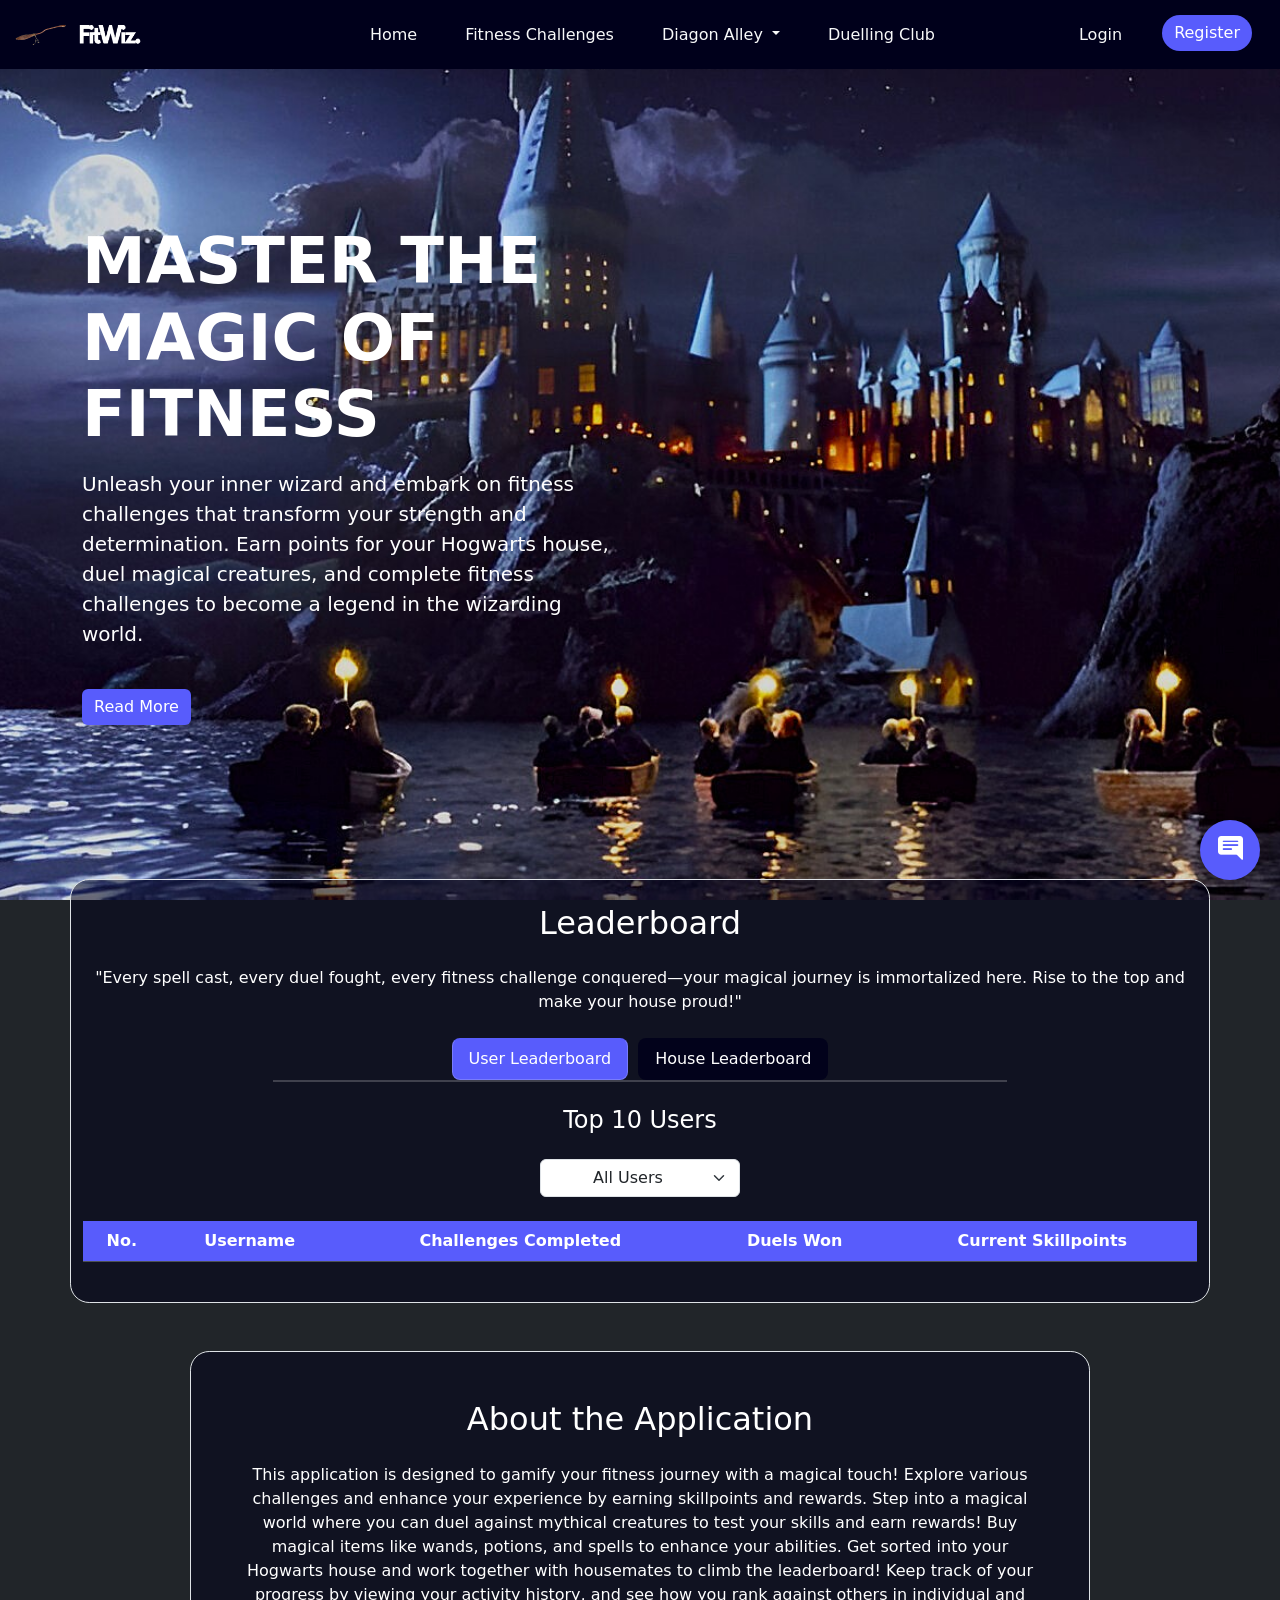
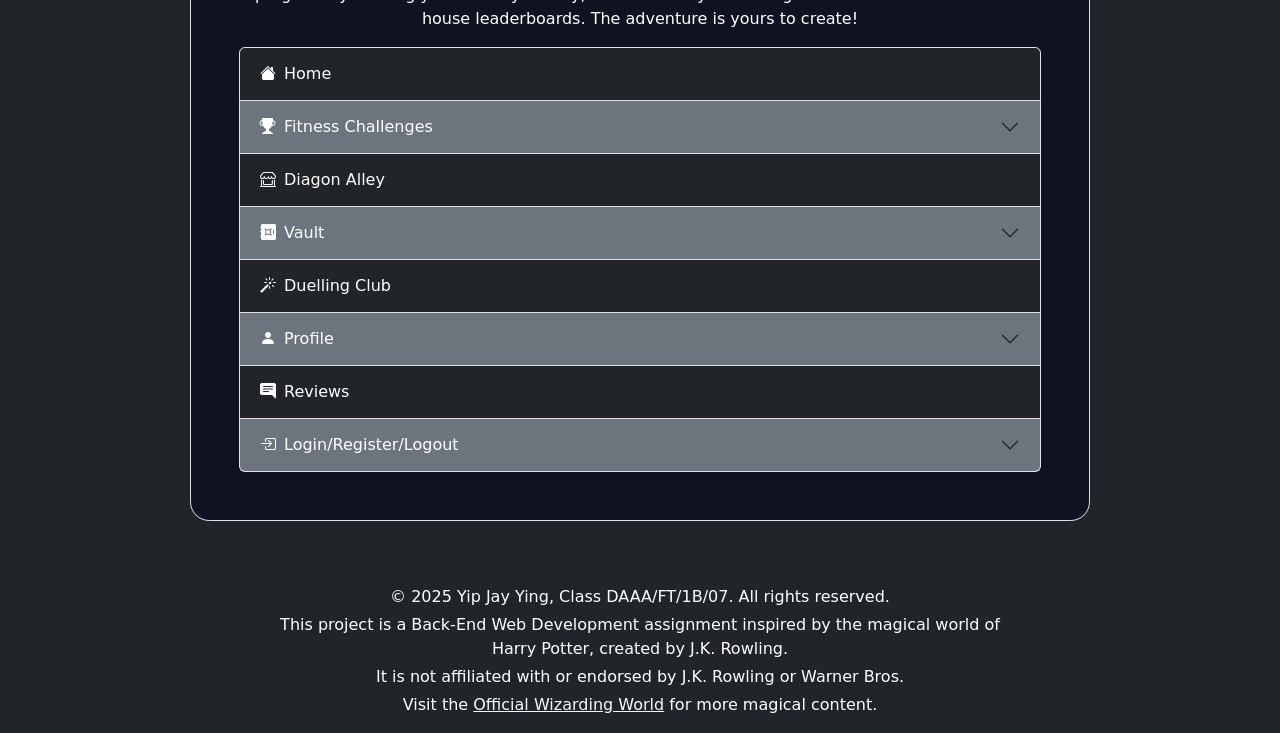
==== commit 045092c5: "feat(navbar): replace broomstick logo with new brand logo & update references in HTML files" ====
--- a/public/index.html
+++ b/public/index.html
@@ -18,7 +18,7 @@
     <div class="container-fluid">
         <!-- Navbar Brand with Custom Logo -->
         <a class="navbar-brand" href="index.html">
-            <img src="images/broomstick-logo.png" alt="Logo" class="d-inline-block align-text-top" style="height: 40px;">
+            <img src="images/brand-logo.png" alt="Logo" class="d-inline-block align-text-top" style="height: 40px;">
         </a>
         <button class="navbar-toggler" type="button" data-bs-toggle="collapse" data-bs-target="#navbarNav" aria-controls="navbarNav" aria-expanded="false" aria-label="Toggle navigation">
           <span class="navbar-toggler-icon" style="background-image: url('data:image/svg+xml;charset=utf8,%3Csvg xmlns%3D%22http://www.w3.org/2000/svg%22 viewBox%3D%220 0 30 30%22%3E%3Cpath stroke%3D%22rgba%28255, 255, 255, 1%29%22 stroke-width%3D%222%22 d%3D%22M4 7h22M4 15h22M4 23h22%22/%3E%3C/svg%3E');"></span>
--- a/public/css/style.css
+++ b/public/css/style.css
@@ -15,7 +15,7 @@
 }
 
 .custom-card:hover {
-    transform: scale(1.05); /* Slightly enlarge the card on hover */
+    transform: scale(1.035); /* Slightly enlarge the card on hover */
 }
 
 .custom-card img {
@@ -107,7 +107,7 @@
     top: 10px; /* Positions the card 10px from the top of the page */
     left: 50%; /* Centers the card horizontally */
     transform: translateX(-50%); /* Adjusts position for perfect centering */
-    z-index: 1050; /* Ensures the card is displayed above other elements */
+    z-index: 1100; /* Ensures the card is displayed above other elements */
     padding: 15px 20px; /* Adds space inside the card for better readability */
     border-radius: 5px; /* Adds rounded corners for a modern look */
     font-size: 16px; /* Sets a readable font size */
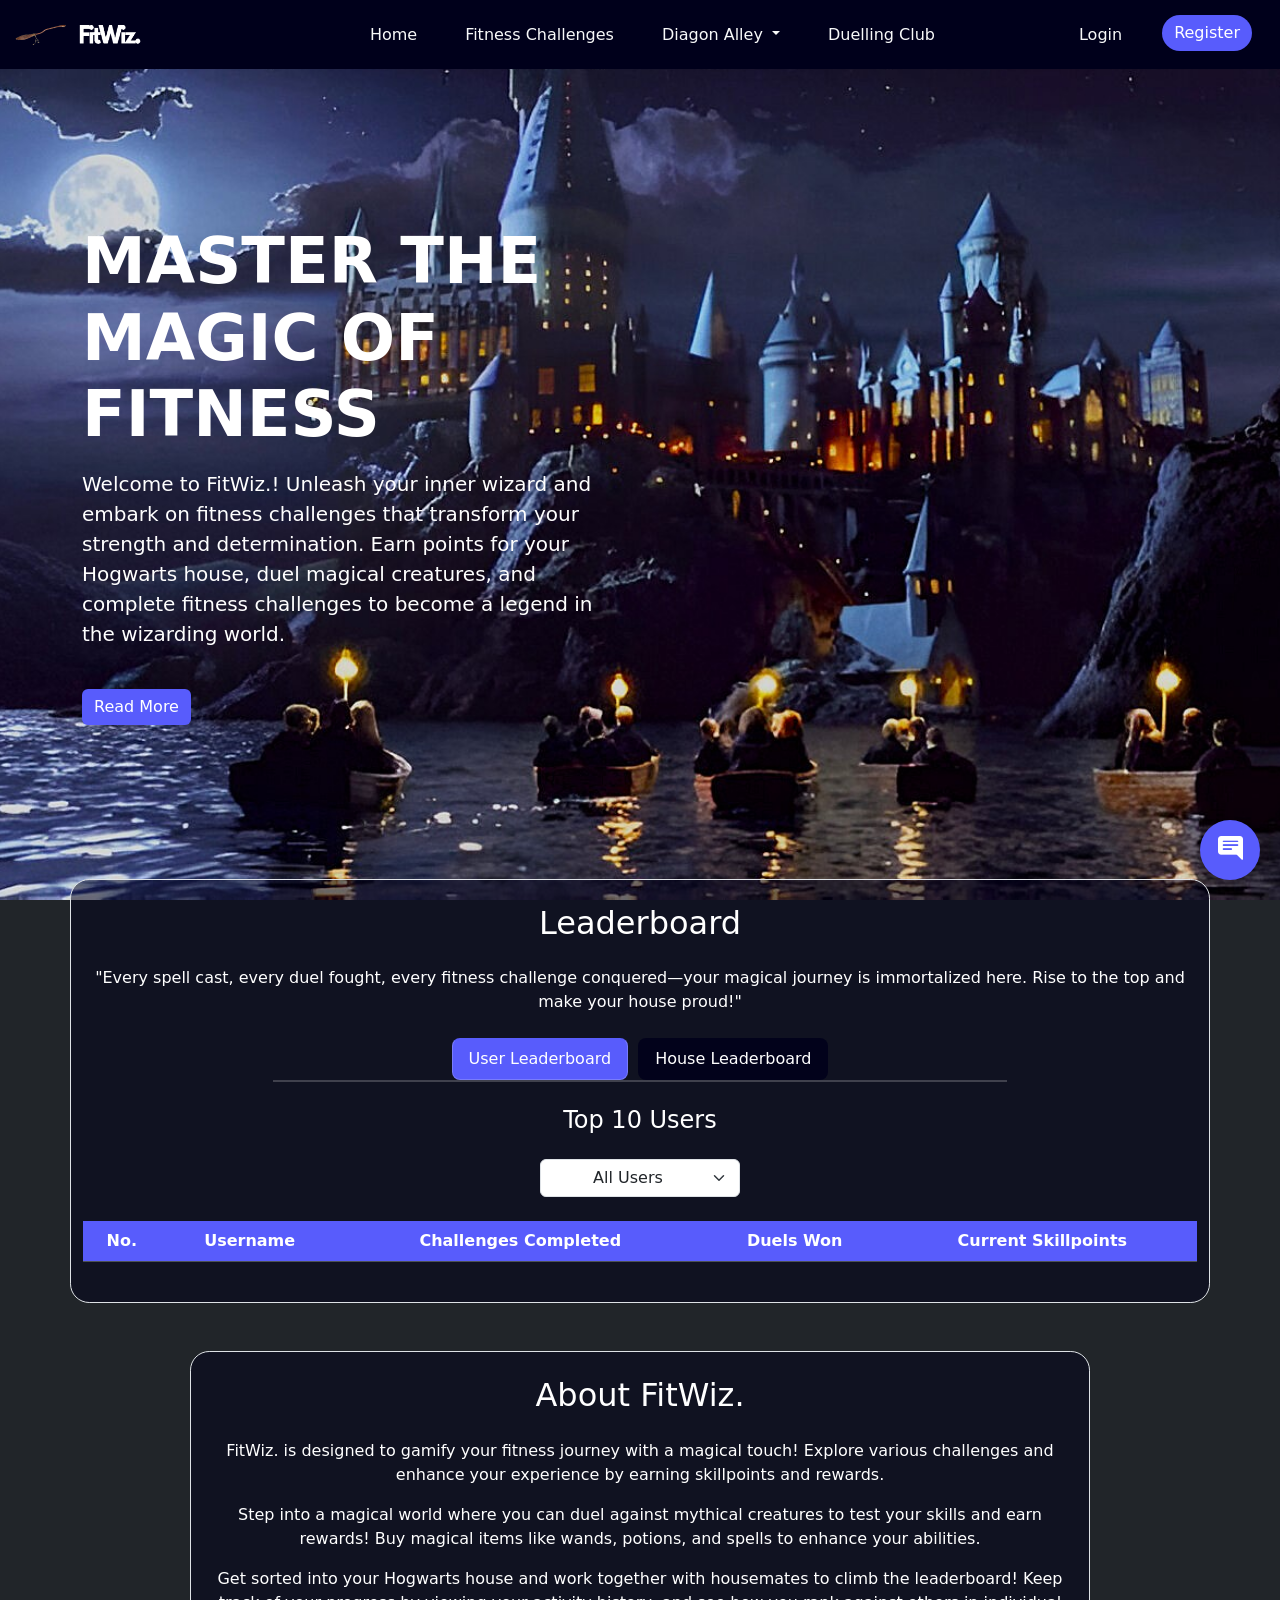
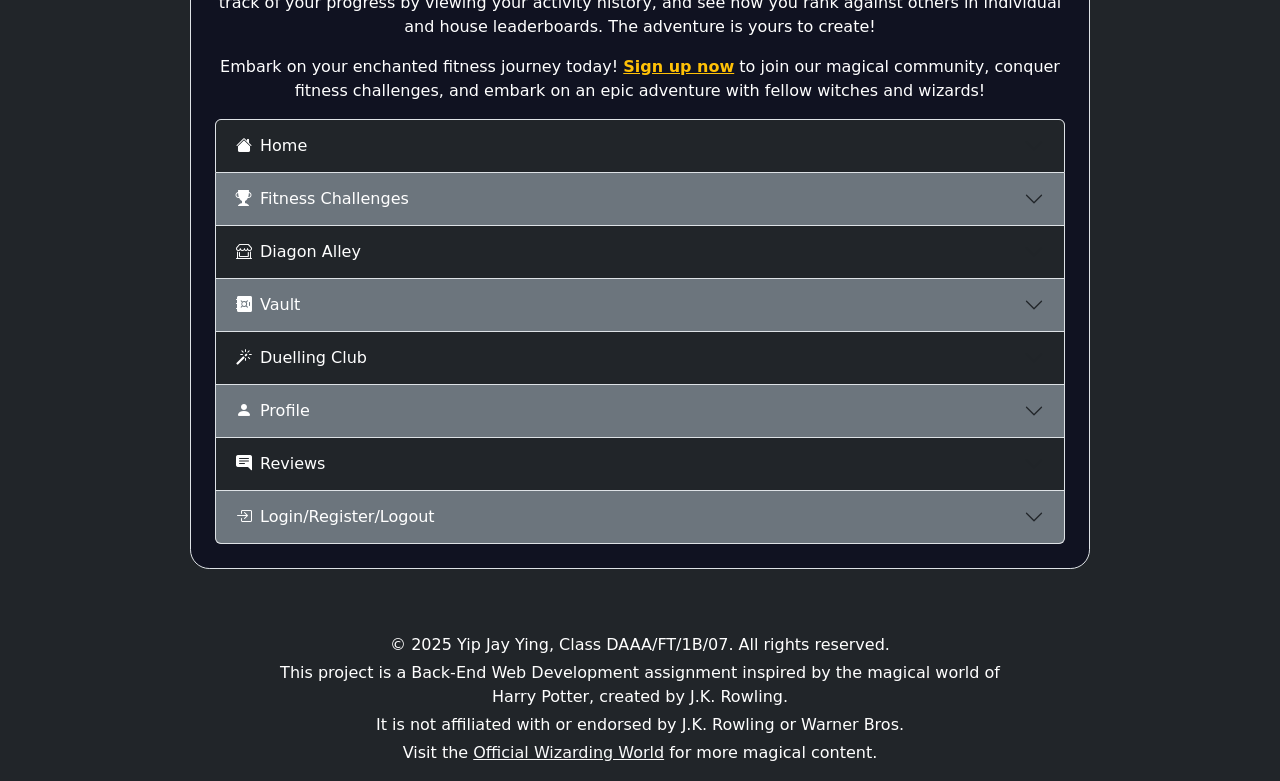
==== commit 9d8df699: "feat(index.html): enhance descriptions throughout the webpage with brand name "FitWiz." for improved" ====
--- a/public/index.html
+++ b/public/index.html
@@ -75,7 +75,7 @@
         <div class="col-lg-6">
           <h1 class="display-3 fw-bold text-white">MASTER THE MAGIC OF FITNESS</h1>
           <p class="lead text-white mt-3">
-            Unleash your inner wizard and embark on fitness challenges that transform your strength and determination. Earn points for your Hogwarts house, duel magical creatures, and complete fitness challenges to become a legend in the wizarding world.
+            Welcome to FitWiz.! Unleash your inner wizard and embark on fitness challenges that transform your strength and determination. Earn points for your Hogwarts house, duel magical creatures, and complete fitness challenges to become a legend in the wizarding world.
           </p>
           <a href="#leaderboardSection" class="btn btn-primary mt-4">Read More</a>
         </div>
@@ -159,13 +159,22 @@
   </div>
 </div>
 
-<!-- About the Application Section -->
-<div class="container p-5 mb-5 mt-4 border mx-auto" style="max-width: 900px; background-color: rgba(0,0,27,0.5); border-radius: 1.2rem;">
-  <h2 class="text-center text-white mb-4">About the Application</h2>
+<!-- About FitWiz. Section -->
+<div class="container p-4 mb-5 mt-4 border mx-auto" style="max-width: 900px; background-color: rgba(0,0,27,0.5); border-radius: 1.2rem;">
+  <h2 class="text-center text-white mb-4">About FitWiz.</h2>
   <div class="text-center mt-3">
     <p class="text-white">
-        This application is designed to gamify your fitness journey with a magical touch! Explore various challenges and enhance your experience by earning skillpoints and rewards. Step into a magical world where you can duel against mythical creatures to test your skills and earn rewards! Buy magical items like wands, potions, and spells to enhance your abilities. Get sorted into your Hogwarts house and work together with housemates to climb the leaderboard! Keep track of your progress by viewing your activity history, and see how you rank against others in individual and house leaderboards. The adventure is yours to create!
+        FitWiz. is designed to gamify your fitness journey with a magical touch! Explore various challenges and enhance your experience by earning skillpoints and rewards.
     </p>
+    <p class="text-white">
+      Step into a magical world where you can duel against mythical creatures to test your skills and earn rewards! Buy magical items like wands, potions, and spells to enhance your abilities.
+    </p>
+    <p class="text-white">
+      Get sorted into your Hogwarts house and work together with housemates to climb the leaderboard! Keep track of your progress by viewing your activity history, and see how you rank against others in individual and house leaderboards. The adventure is yours to create!
+    </p>
+    <p class="text-white">
+      Embark on your enchanted fitness journey today! <a href="register.html" class="text-warning fw-bold">Sign up now</a> to join our magical community, conquer fitness challenges, and embark on an epic adventure with fellow witches and wizards!
+    </p>       
   </div>
   <div class="accordion" id="aboutAppAccordion">
     <!-- Home -->
@@ -266,7 +275,7 @@
       </h2>
       <div id="reviewsContent" class="accordion-collapse collapse" aria-labelledby="reviewsHeading" data-bs-parent="#aboutAppAccordion">
         <div class="accordion-body text-white" style="background-color: rgba(0, 0, 27, 0.9);">
-          <strong>Reviews:</strong> Leave reviews about your experience so we know how to improve the application and see what others have to say! Accessible via the floating icon at the bottom right of every webpage.
+          <strong>Reviews:</strong> See what others have to say about FitWiz. or leave reviews about your experience so we know what you enjoyed about the application and how to improve it! Accessible via the floating icon at the bottom right of every webpage.
         </div>
       </div>
     </div>
